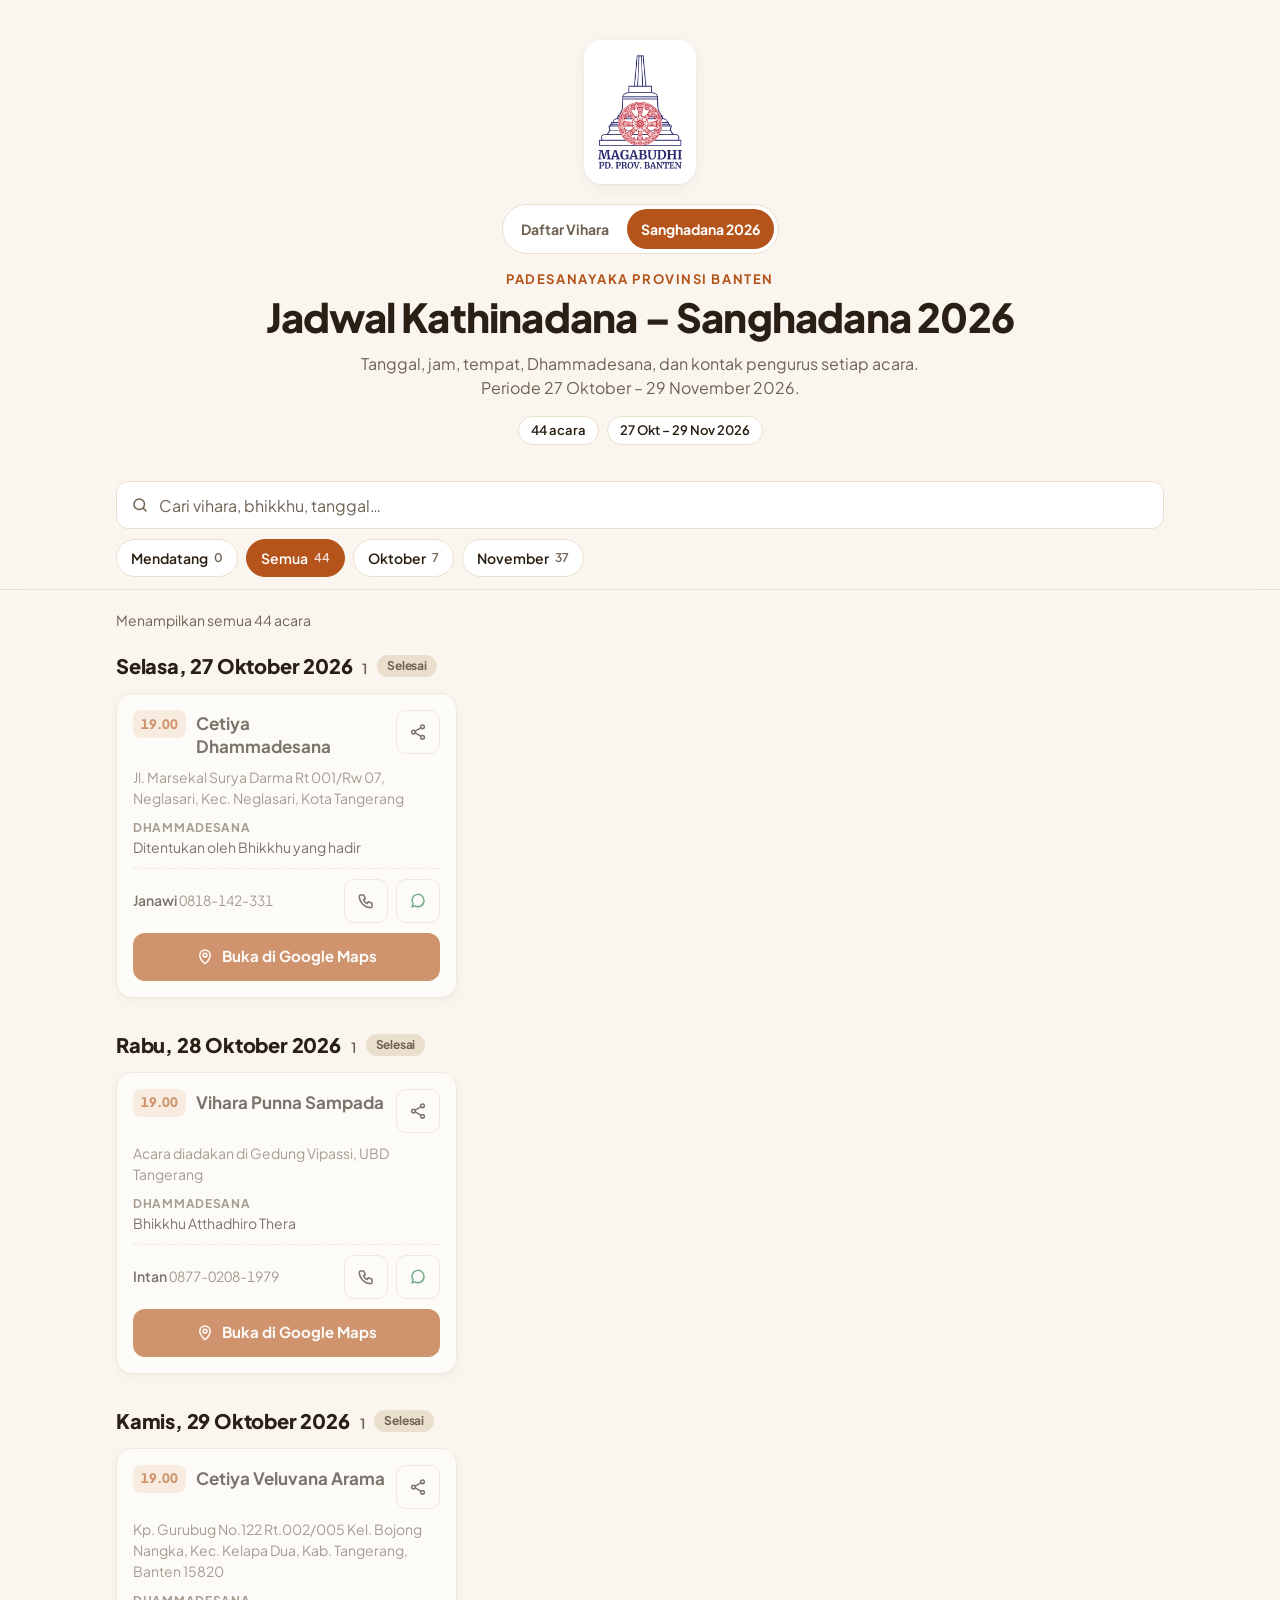
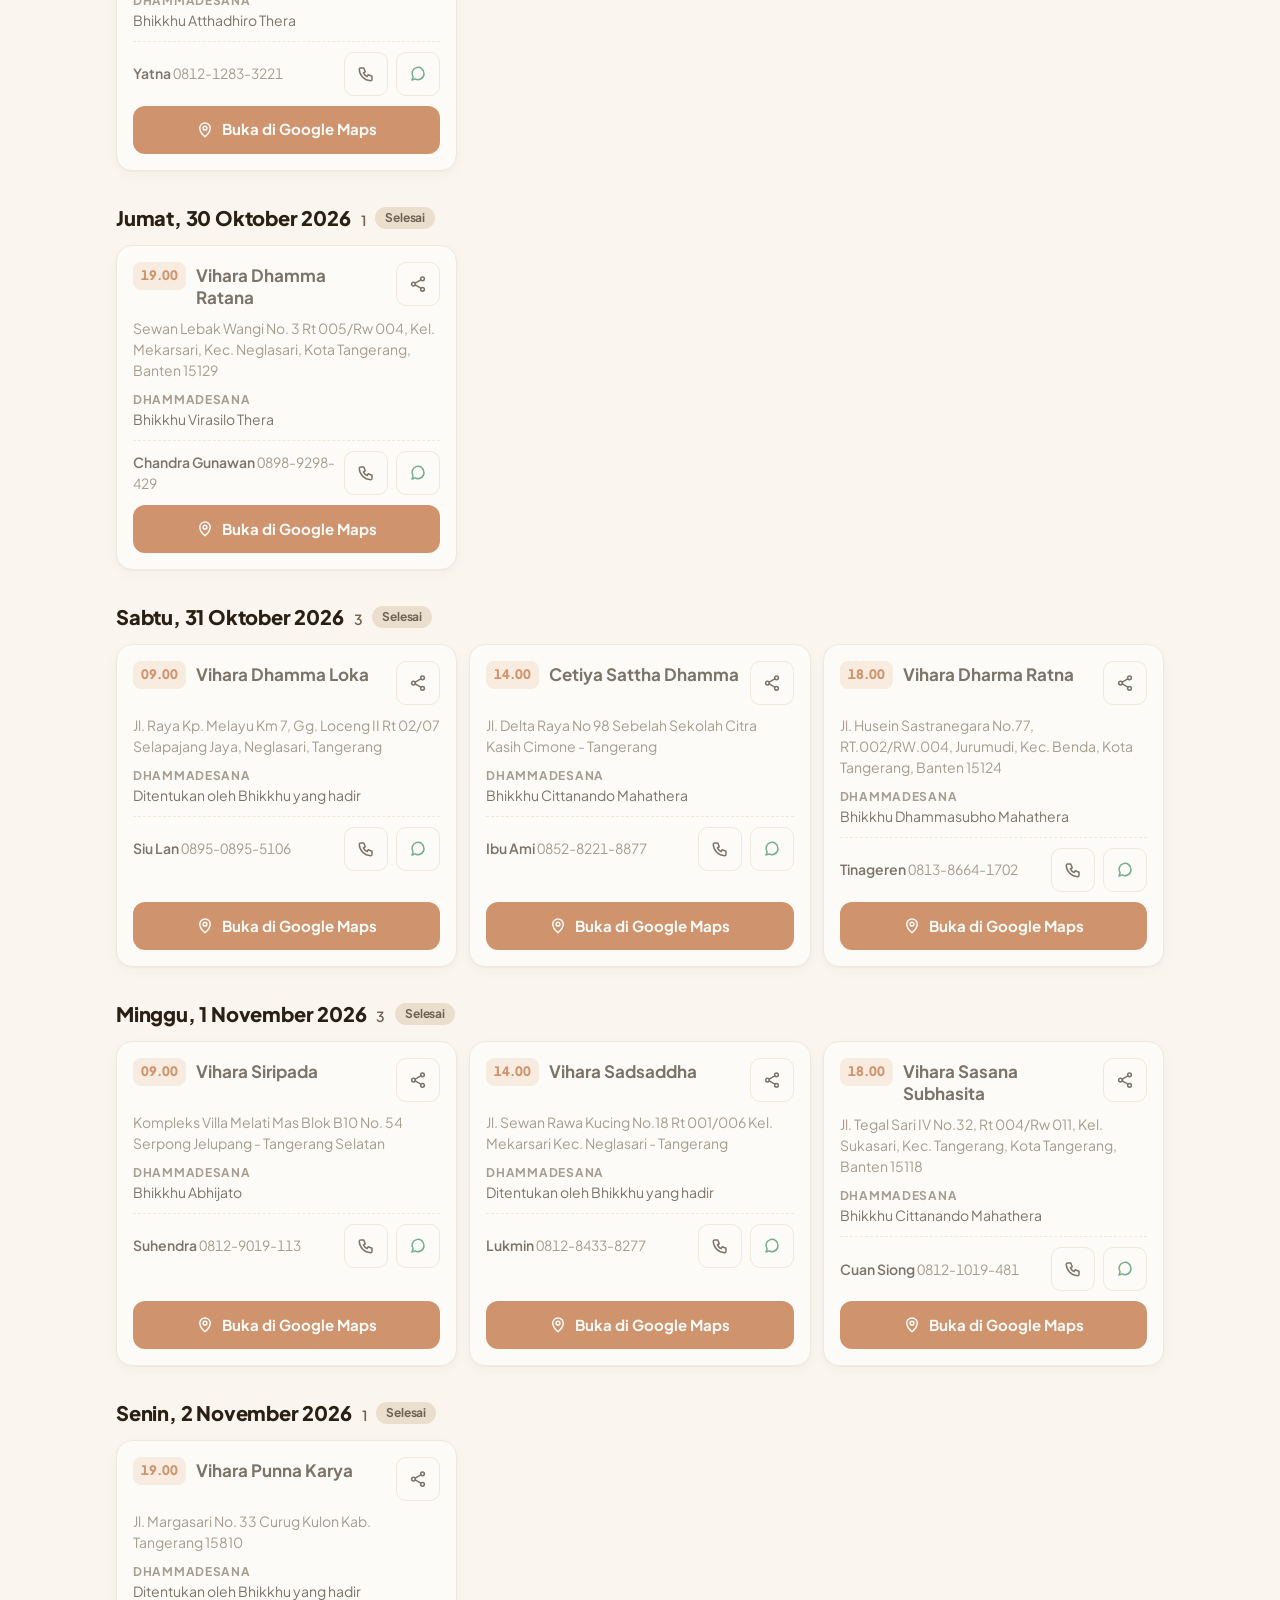
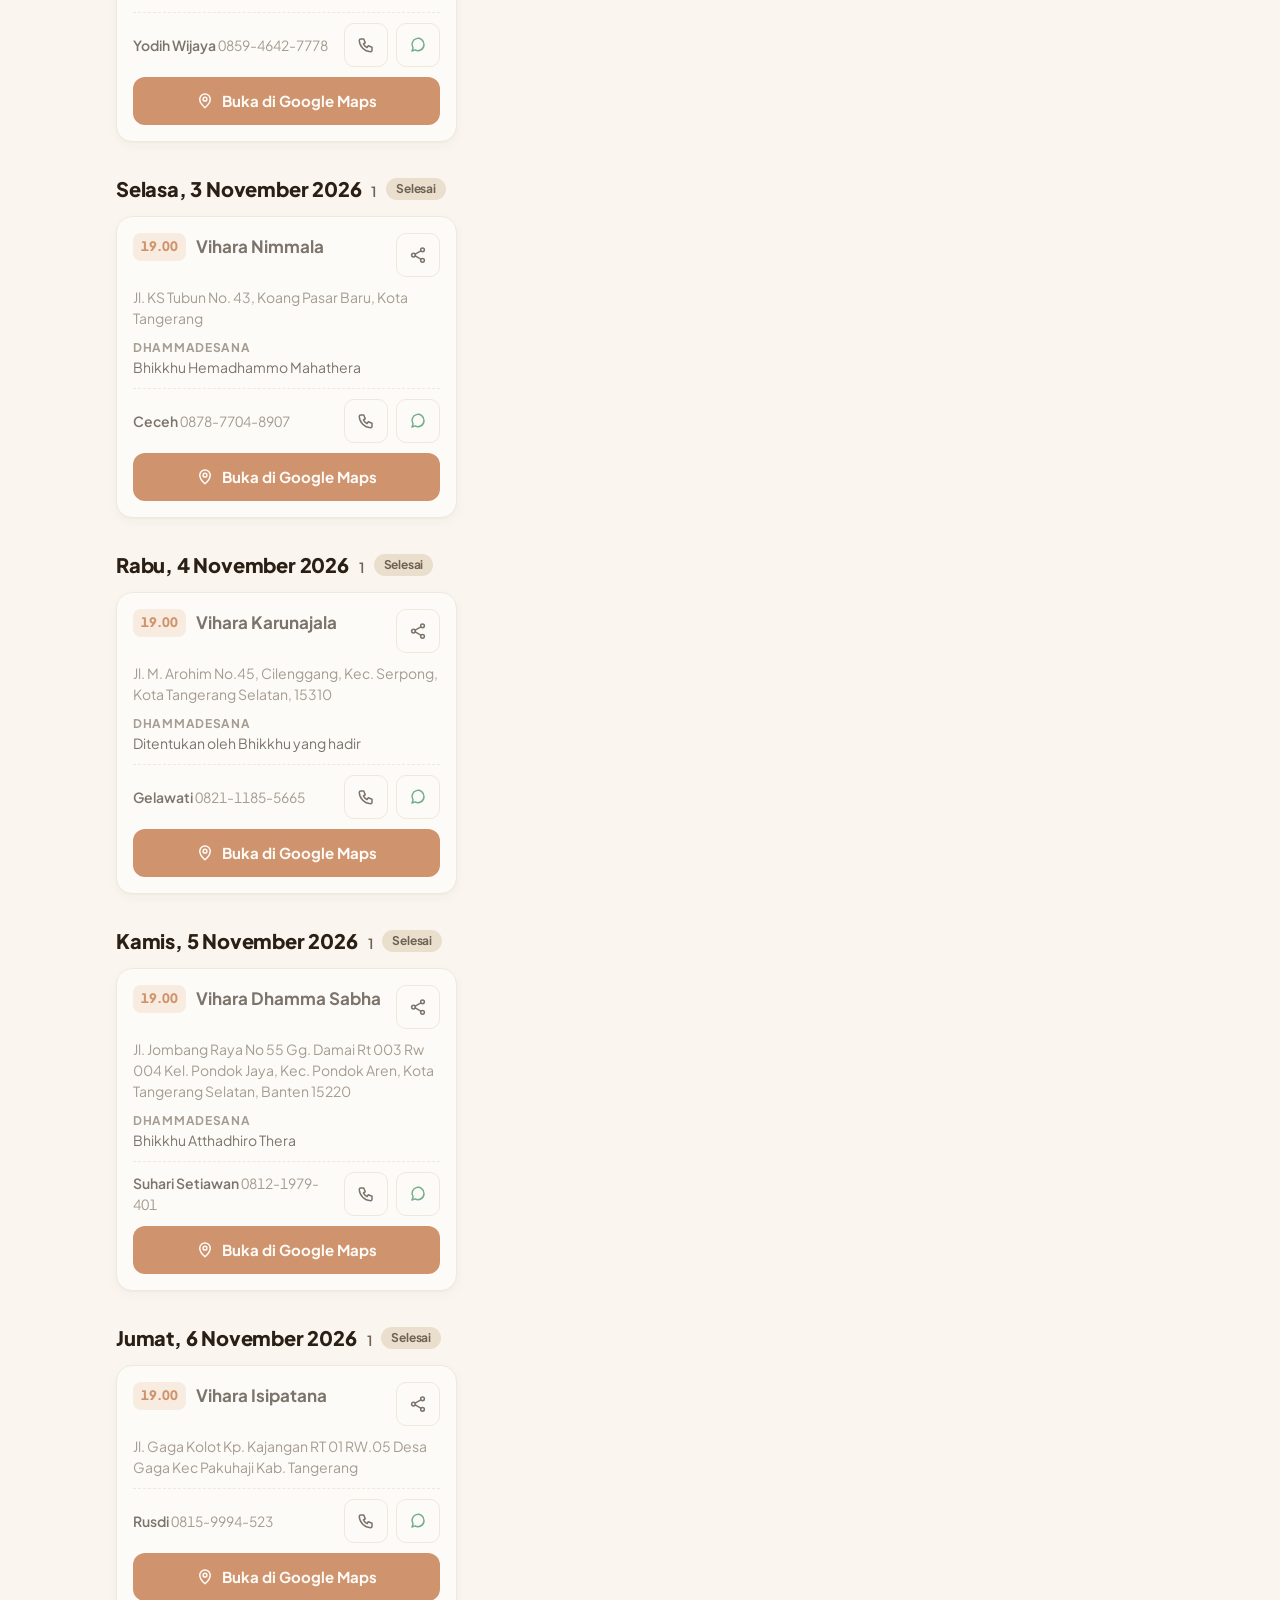
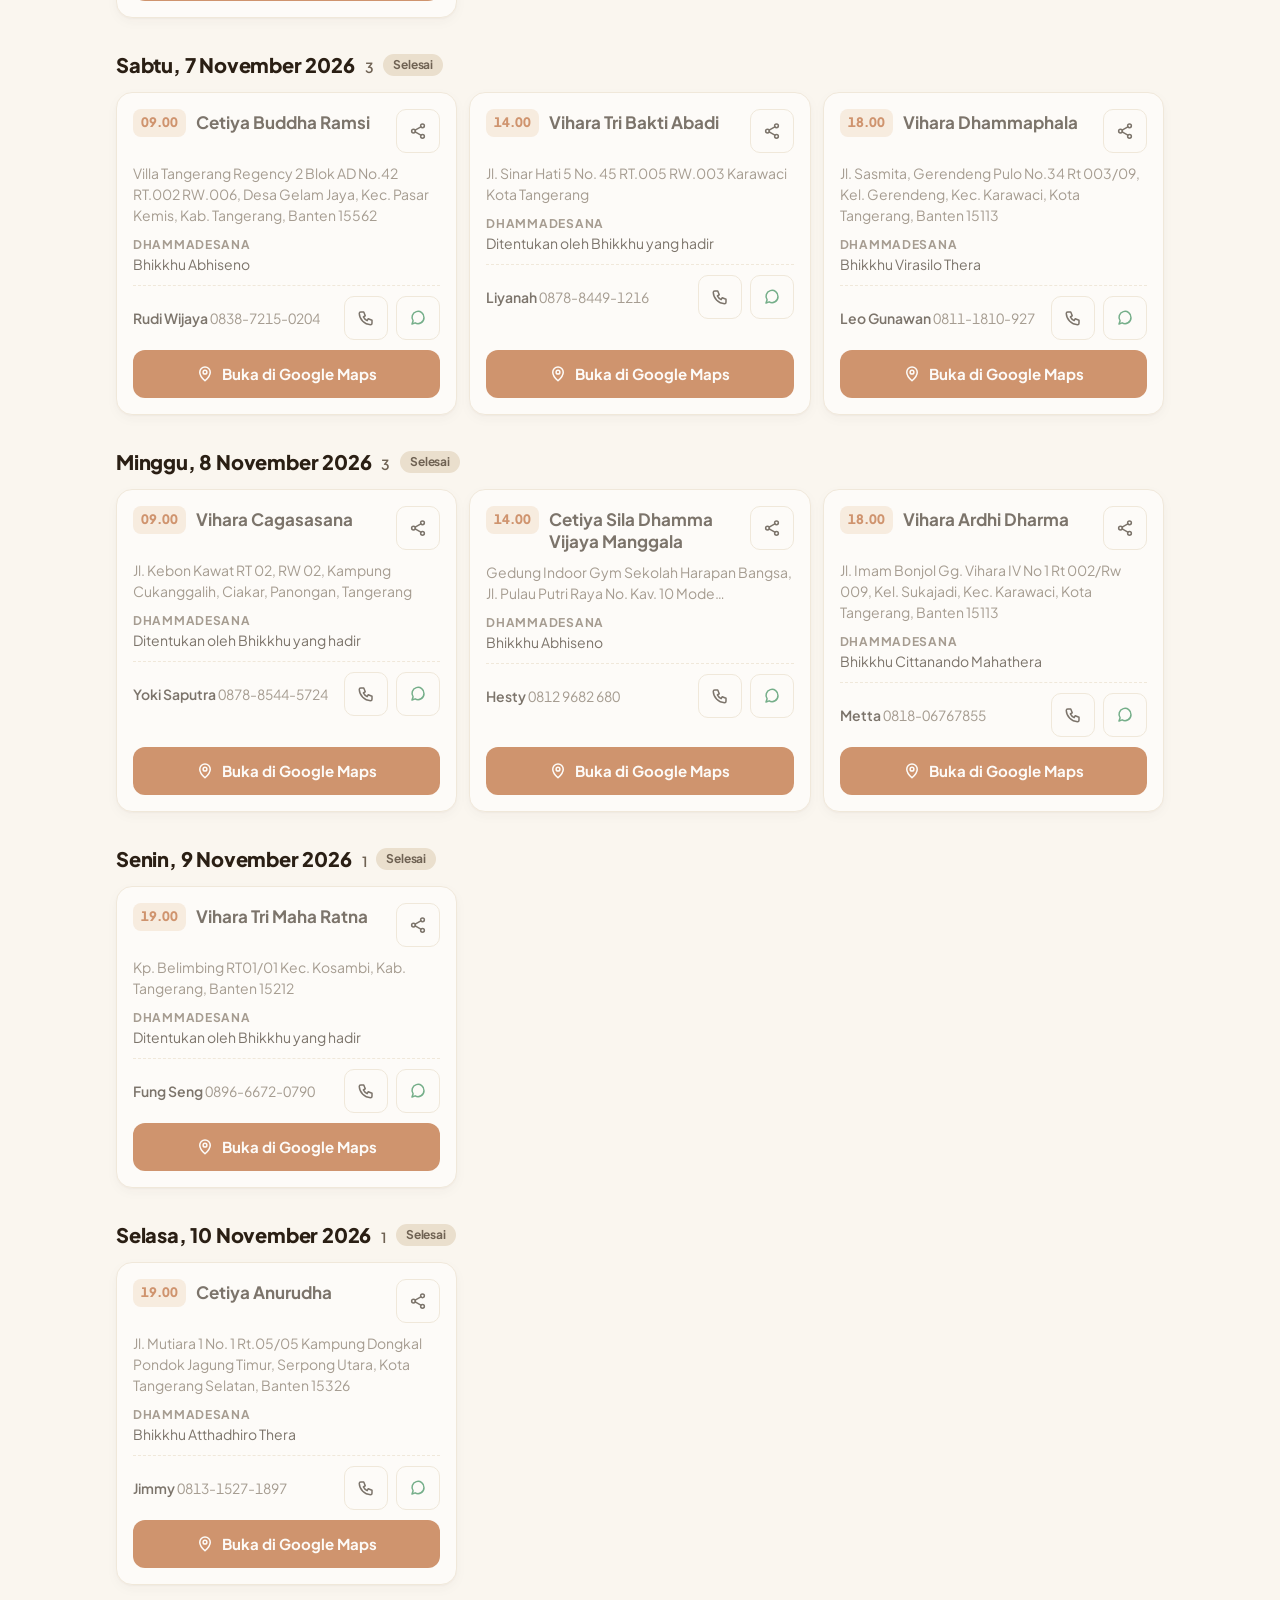
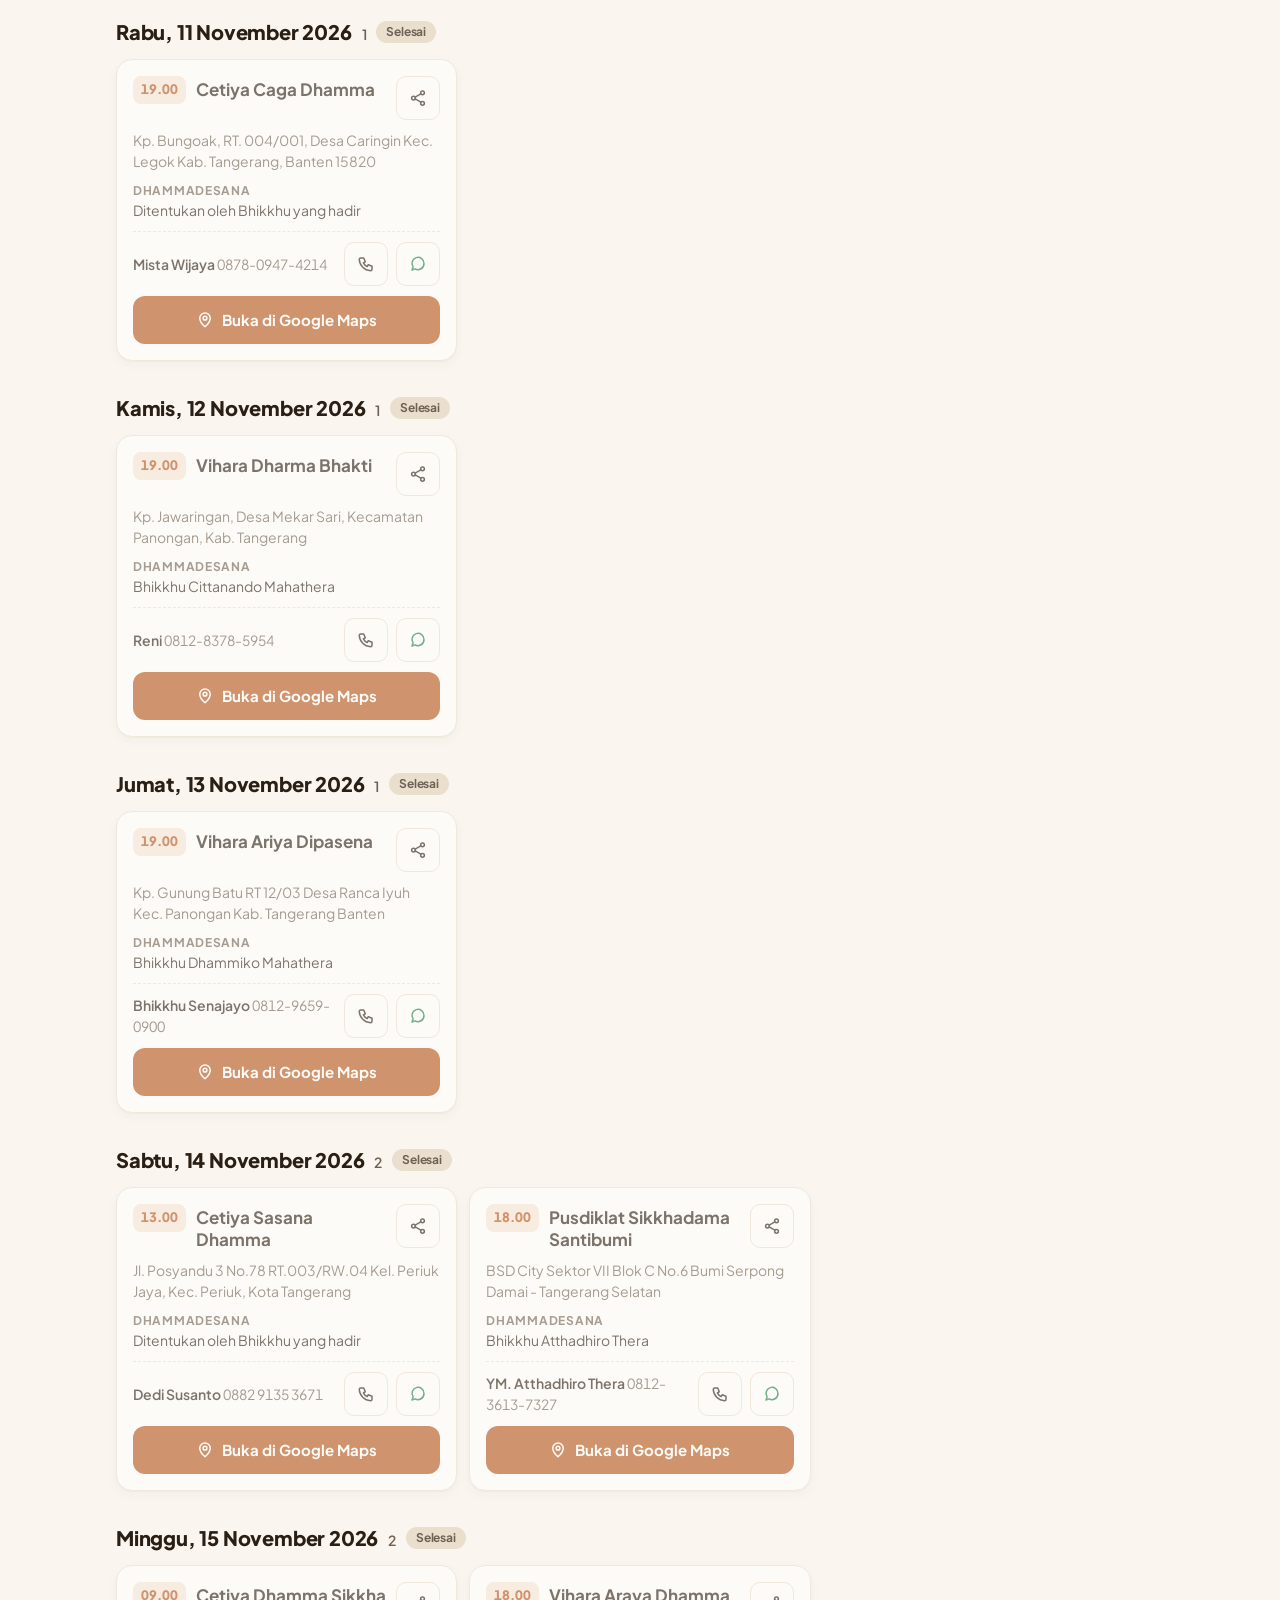
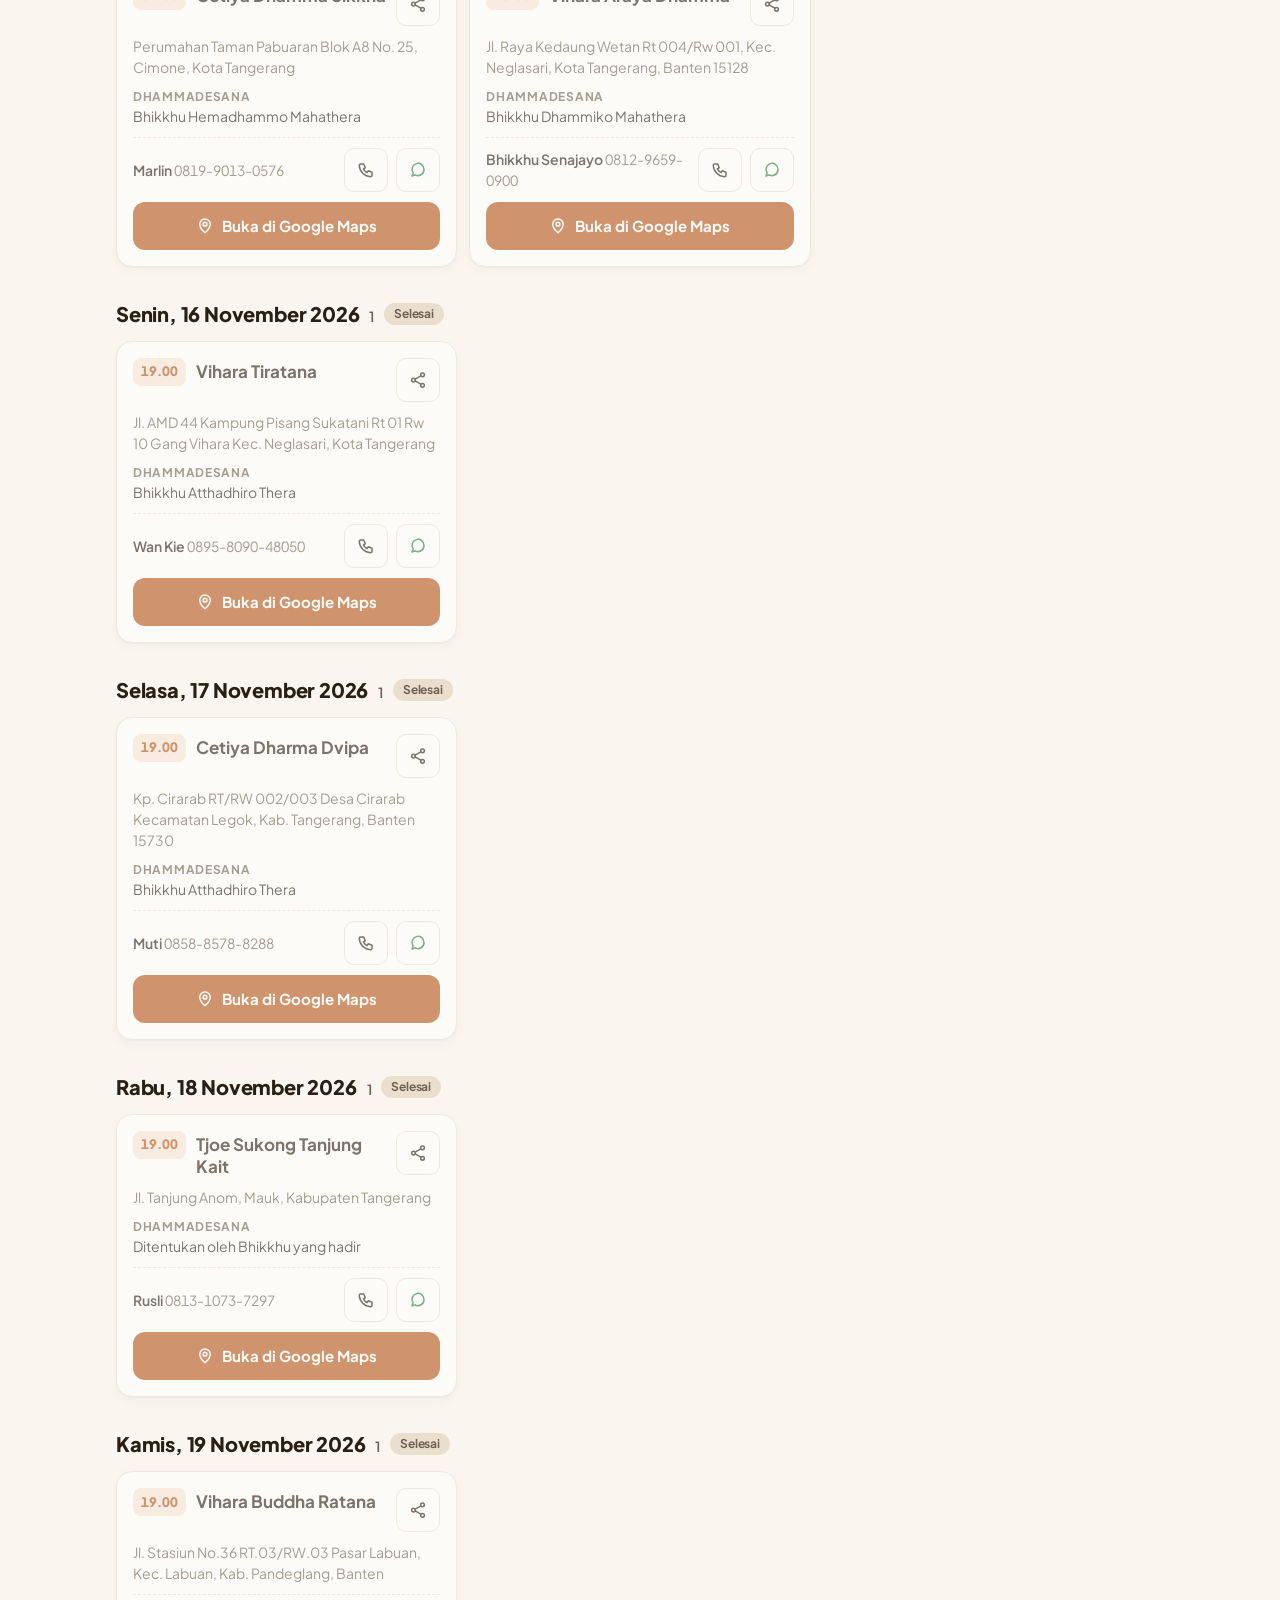
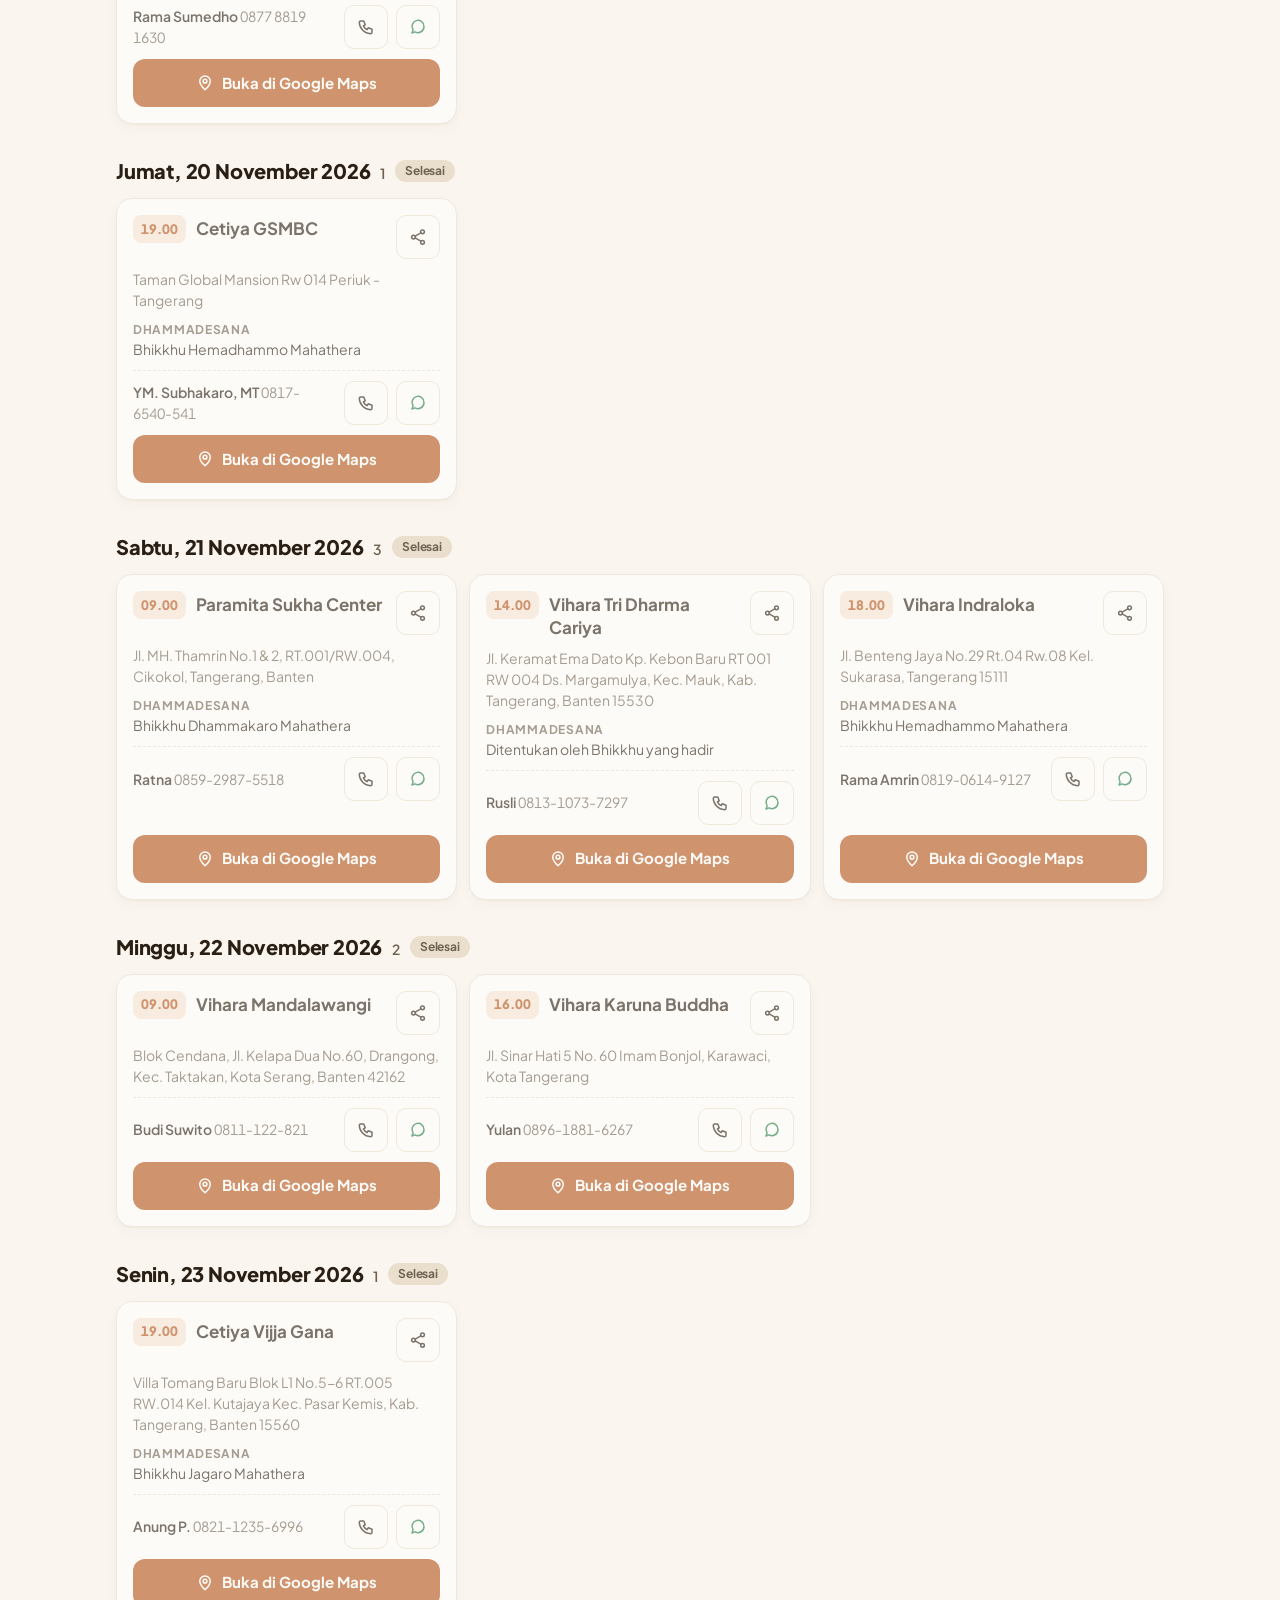
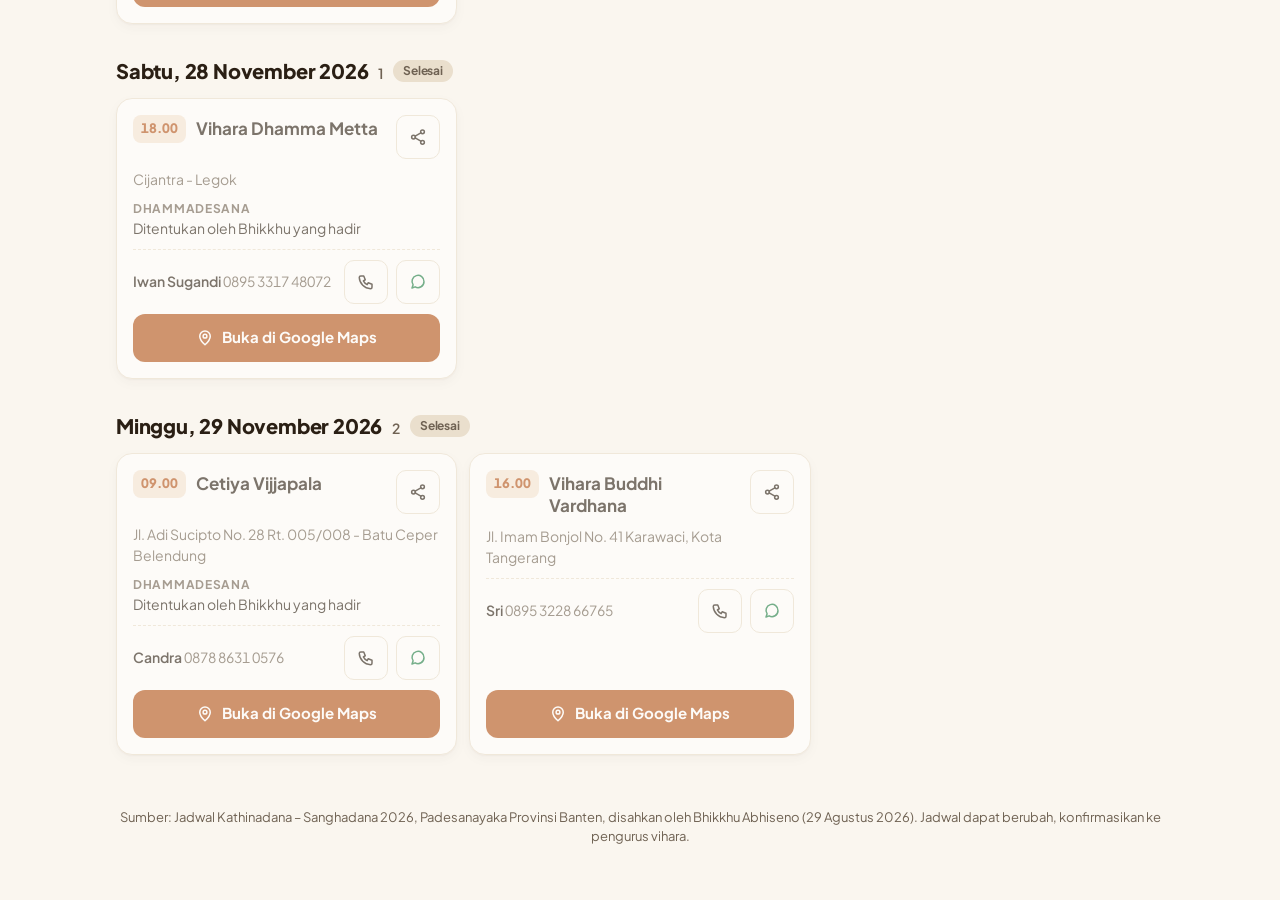
==== jadwal.html @ 25446c60 "Add Kathinadana - Sanghadana 2026 schedule page Transcribe the 44 events from INFORMASI SANGHADANA B" ====
<!doctype html>
<html lang="id">
<head>
  <meta charset="utf-8">
  <meta name="viewport" content="width=device-width, initial-scale=1, viewport-fit=cover">
  <title>Jadwal Kathinadana – Sanghadana 2026 · Banten</title>
  <meta name="description" content="Jadwal Kathinadana – Sanghadana 2026 Padesanayaka Provinsi Banten, 27 Oktober – 29 November 2026: tanggal, jam, vihara, Dhammadesana, dan kontak pengurus.">
  <meta name="theme-color" content="#faf6ef" media="(prefers-color-scheme: light)">
  <meta name="theme-color" content="#17120d" media="(prefers-color-scheme: dark)">
  <meta property="og:type" content="website">
  <meta property="og:title" content="Jadwal Kathinadana – Sanghadana 2026 · Banten">
  <meta property="og:description" content="Tanggal, jam, vihara, Dhammadesana, dan kontak pengurus, 27 Oktober – 29 November 2026.">
  <link rel="icon" type="image/png" href="assets/icon.png">
  <link rel="apple-touch-icon" href="assets/icon.png">
  <link rel="preconnect" href="https://fonts.googleapis.com">
  <link rel="preconnect" href="https://fonts.gstatic.com" crossorigin>
  <link rel="stylesheet" href="https://fonts.googleapis.com/css2?family=Plus+Jakarta+Sans:wght@400;500;600;700;800&display=swap">
  <link rel="stylesheet" href="assets/style.css">
</head>
<body>
  <header class="hero">
    <div class="wrap">
      <img class="logo" src="assets/logo.png" width="340" height="460" alt="Magabudhi PD. Prov. Banten">
      <nav class="tabs" aria-label="Halaman">
        <a href="./">Daftar Vihara</a>
        <a href="jadwal.html" aria-current="page">Sanghadana 2026</a>
      </nav>
      <p class="eyebrow">Padesanayaka Provinsi Banten</p>
      <h1>Jadwal Kathinadana – Sanghadana 2026</h1>
      <p class="lede">Tanggal, jam, tempat, Dhammadesana, dan kontak pengurus setiap acara. Periode 27 Oktober – 29 November 2026.</p>
      <p class="stats" id="stats" hidden></p>
    </div>
  </header>

  <div class="toolbar">
    <div class="wrap">
      <label class="search">
        <svg viewBox="0 0 24 24" aria-hidden="true"><circle cx="11" cy="11" r="7"/><path d="m20 20-3.5-3.5"/></svg>
        <span class="sr-only">Cari acara</span>
        <input id="search" type="search" placeholder="Cari vihara, bhikkhu, tanggal…" autocomplete="off" enterkeyhint="search">
      </label>
      <div class="chips" id="chips" role="group" aria-label="Filter tanggal"></div>
    </div>
  </div>

  <main class="wrap">
    <p class="count" id="count" aria-live="polite"></p>
    <div id="list"></div>
    <div class="empty" id="empty" hidden>
      <p><strong>Tidak ditemukan.</strong> Coba kata kunci lain atau pilih “Semua”.</p>
    </div>
    <noscript><p class="empty">Aktifkan JavaScript untuk menampilkan jadwal.</p></noscript>
  </main>

  <footer class="wrap footer">
    <p>Sumber: Jadwal Kathinadana – Sanghadana 2026, Padesanayaka Provinsi Banten, disahkan oleh Bhikkhu Abhiseno (29 Agustus 2026). Jadwal dapat berubah, konfirmasikan ke pengurus vihara.</p>
  </footer>

  <div class="toast" id="toast" role="status" aria-live="polite"></div>

  <script src="assets/common.js"></script>
  <script src="assets/jadwal.js"></script>
</body>
</html>
---- assets/style.css ----
:root {
  --bg: #faf6ef;
  --surface: #ffffff;
  --ink: #2a1f14;
  --muted: #6f6253;
  --line: #eadfcd;
  --accent: #b4541a;
  --accent-hover: #9a4612;
  --accent-ink: #ffffff;
  --accent-soft: #f6e6d6;
  --wa: #1d7f46;
  --shadow: 0 1px 2px rgba(60, 36, 12, .06), 0 4px 14px rgba(60, 36, 12, .06);
  --radius: 16px;
  color-scheme: light;
}

@media (prefers-color-scheme: dark) {
  :root {
    --bg: #17120d;
    --surface: #211a13;
    --ink: #f3ebe0;
    --muted: #b3a593;
    --line: #3a2f24;
    --accent: #e58a45;
    --accent-hover: #f09a58;
    --accent-ink: #1a120a;
    --accent-soft: #3a2616;
    --wa: #4cc684;
    --shadow: 0 1px 2px rgba(0, 0, 0, .3), 0 4px 14px rgba(0, 0, 0, .25);
    color-scheme: dark;
  }
}

*, *::before, *::after { box-sizing: border-box; }

html { -webkit-text-size-adjust: 100%; text-size-adjust: 100%; scroll-padding-top: 150px; }

body {
  margin: 0;
  background: var(--bg);
  color: var(--ink);
  font-family: "Plus Jakarta Sans", system-ui, -apple-system, "Segoe UI", Roboto, sans-serif;
  font-size: 16px;
  line-height: 1.5;
  -webkit-tap-highlight-color: transparent;
}

a { color: inherit; }

.sr-only {
  position: absolute; width: 1px; height: 1px; padding: 0; margin: -1px;
  overflow: hidden; clip: rect(0 0 0 0); white-space: nowrap; border: 0;
}

.wrap {
  width: 100%;
  max-width: 1080px;
  margin: 0 auto;
  padding: 0 max(16px, env(safe-area-inset-right)) 0 max(16px, env(safe-area-inset-left));
}

/* Header */
.hero {
  padding: 40px 0 24px;
  text-align: center;
}
.logo {
  display: block;
  width: 112px;
  height: auto;
  margin: 0 auto;
  padding: 10px;
  border-radius: 18px;
  /* The logo is drawn on white, so it keeps a white tile in dark mode too. */
  background: #fff;
  box-shadow: var(--shadow);
}
.tabs {
  display: inline-flex;
  gap: 4px;
  max-width: 100%;
  margin: 20px 0 16px;
  padding: 4px;
  border: 1px solid var(--line);
  border-radius: 999px;
  background: var(--surface);
}
.tabs a {
  display: inline-flex;
  align-items: center;
  min-height: 40px;
  padding: 0 14px;
  border-radius: 999px;
  color: var(--muted);
  font-size: 14px;
  font-weight: 700;
  text-decoration: none;
  white-space: nowrap;
}
.tabs a[aria-current="page"] {
  background: var(--accent);
  color: var(--accent-ink);
}
.eyebrow {
  margin: 0 0 4px;
  color: var(--accent);
  font-size: 13px;
  font-weight: 700;
  letter-spacing: .12em;
  text-transform: uppercase;
}
.hero h1 {
  margin: 0;
  font-size: clamp(28px, 6vw, 40px);
  font-weight: 800;
  line-height: 1.15;
  letter-spacing: -.02em;
}
.lede {
  max-width: 560px;
  margin: 12px auto 0;
  color: var(--muted);
}
.stats {
  display: inline-flex;
  gap: 8px;
  flex-wrap: wrap;
  justify-content: center;
  margin: 16px 0 0;
}
.stats span {
  padding: 4px 12px;
  border: 1px solid var(--line);
  border-radius: 999px;
  background: var(--surface);
  font-size: 13px;
  font-weight: 600;
}

/* Toolbar */
.toolbar {
  position: sticky;
  top: 0;
  z-index: 10;
  padding: 12px 0 10px;
  background: var(--bg);
  background: color-mix(in srgb, var(--bg) 88%, transparent);
  -webkit-backdrop-filter: blur(10px);
  backdrop-filter: blur(10px);
  border-bottom: 1px solid var(--line);
}
.search {
  display: flex;
  align-items: center;
  gap: 8px;
  padding: 0 14px;
  border: 1px solid var(--line);
  border-radius: 12px;
  background: var(--surface);
}
.search:focus-within { border-color: var(--accent); box-shadow: 0 0 0 3px var(--accent-soft); }
.search svg {
  flex: none;
  width: 18px; height: 18px;
  fill: none; stroke: var(--muted); stroke-width: 2; stroke-linecap: round;
}
.search input {
  flex: 1;
  min-width: 0;
  height: 46px;
  border: 0;
  outline: 0;
  background: transparent;
  color: var(--ink);
  font: inherit;
}
.search input::placeholder { color: var(--muted); }

.chips {
  position: relative;
  display: flex;
  gap: 8px;
  margin: 10px -16px 0;
  padding: 0 16px 2px;
  overflow-x: auto;
  scrollbar-width: none;
}
.chips::-webkit-scrollbar { display: none; }
.chip {
  flex: none;
  display: inline-flex;
  align-items: center;
  gap: 6px;
  height: 38px;
  padding: 0 14px;
  border: 1px solid var(--line);
  border-radius: 999px;
  background: var(--surface);
  color: var(--ink);
  font: inherit;
  font-size: 14px;
  font-weight: 600;
  cursor: pointer;
}
.chip small { color: var(--muted); font-size: 12px; font-weight: 600; }
.chip[aria-pressed="true"] {
  border-color: var(--accent);
  background: var(--accent);
  color: var(--accent-ink);
}
.chip[aria-pressed="true"] small { color: inherit; opacity: .8; }

/* List */
.count {
  margin: 20px 0 4px;
  color: var(--muted);
  font-size: 14px;
}
.region { margin: 20px 0 32px; }
.region h2 {
  display: flex;
  flex-wrap: wrap;
  align-items: baseline;
  gap: 4px 10px;
  margin: 0 0 12px;
  font-size: 20px;
  font-weight: 800;
  letter-spacing: -.01em;
}
.region h2 small {
  color: var(--muted);
  font-size: 14px;
  font-weight: 600;
}
.grid {
  display: grid;
  grid-template-columns: repeat(auto-fill, minmax(min(100%, 320px), 1fr));
  gap: 12px;
}

.card {
  display: flex;
  flex-direction: column;
  gap: 10px;
  padding: 16px;
  border: 1px solid var(--line);
  border-radius: var(--radius);
  background: var(--surface);
  box-shadow: var(--shadow);
  transition: box-shadow .3s, border-color .3s;
}
.card.flash {
  border-color: var(--accent);
  box-shadow: 0 0 0 4px var(--accent-soft), var(--shadow);
}
.card-head {
  display: flex;
  align-items: flex-start;
  gap: 10px;
}
.num {
  flex: none;
  display: grid;
  place-items: center;
  width: 28px; height: 28px;
  border-radius: 8px;
  background: var(--accent-soft);
  color: var(--accent);
  font-size: 13px;
  font-weight: 800;
}
.name {
  flex: 1;
  margin: 2px 0 0;
  font-size: 17px;
  font-weight: 700;
  line-height: 1.3;
  overflow-wrap: anywhere;
}
.address {
  margin: 0;
  color: var(--muted);
  font-size: 14px;
  overflow-wrap: anywhere;
}

/* Schedule */
.time {
  flex: none;
  display: grid;
  place-items: center;
  height: 28px;
  padding: 0 8px;
  border-radius: 8px;
  background: var(--accent-soft);
  color: var(--accent);
  font-size: 13px;
  font-weight: 800;
  font-variant-numeric: tabular-nums;
  white-space: nowrap;
}
.desana {
  margin: 0;
  font-size: 14px;
  overflow-wrap: anywhere;
}
.desana span {
  display: block;
  color: var(--muted);
  font-size: 12px;
  font-weight: 700;
  letter-spacing: .06em;
  text-transform: uppercase;
}
.card.past { opacity: .6; }
.tag {
  align-self: center;
  padding: 2px 10px;
  border-radius: 999px;
  background: var(--accent);
  color: var(--accent-ink);
  font-size: 12px;
  font-weight: 700;
}
.tag.muted {
  background: var(--line);
  color: var(--muted);
}
.event-link {
  display: flex;
  align-items: center;
  gap: 8px;
  min-height: 44px;
  padding: 8px 12px;
  border-radius: 10px;
  background: var(--accent-soft);
  font-size: 14px;
  text-decoration: none;
}
.event-link svg {
  flex: none;
  width: 18px; height: 18px;
  fill: none; stroke: var(--accent); stroke-width: 2; stroke-linecap: round; stroke-linejoin: round;
}
.event-link b { color: var(--accent); font-weight: 700; }

.contacts {
  display: flex;
  flex-direction: column;
  gap: 6px;
  margin: 0;
  padding: 10px 0 0;
  border-top: 1px dashed var(--line);
  list-style: none;
}
.contact {
  display: flex;
  align-items: center;
  gap: 8px;
  font-size: 14px;
}
.contact-text { flex: 1; min-width: 0; overflow-wrap: anywhere; }
.contact-text b { font-weight: 600; }
.contact-text span { color: var(--muted); font-variant-numeric: tabular-nums; }
.no-contact { color: var(--muted); font-size: 14px; font-style: italic; }

.icon-btn {
  flex: none;
  display: grid;
  place-items: center;
  width: 44px; height: 44px;
  padding: 0;
  border: 1px solid var(--line);
  border-radius: 10px;
  background: transparent;
  color: var(--ink);
  cursor: pointer;
  text-decoration: none;
}
.icon-btn.wa { color: var(--wa); }
.icon-btn:active { background: var(--accent-soft); }
.icon-btn svg, .maps-btn svg {
  width: 18px; height: 18px;
  fill: none; stroke: currentColor; stroke-width: 2; stroke-linecap: round; stroke-linejoin: round;
}

.maps-btn {
  display: flex;
  align-items: center;
  justify-content: center;
  gap: 8px;
  height: 48px;
  margin-top: auto;
  border-radius: 12px;
  background: var(--accent);
  color: var(--accent-ink);
  font-size: 15px;
  font-weight: 700;
  text-decoration: none;
}
.maps-btn:active { background: var(--accent-hover); }

@media (hover: hover) {
  .icon-btn:hover { border-color: var(--accent); color: var(--accent); }
  .icon-btn.wa:hover { border-color: var(--wa); color: var(--wa); }
  .maps-btn:hover { background: var(--accent-hover); }
  .chip:hover { border-color: var(--accent); }
  .tabs a:not([aria-current]):hover { color: var(--accent); }
  .event-link:hover b { text-decoration: underline; }
}

a:focus-visible, button:focus-visible {
  outline: 3px solid var(--accent);
  outline-offset: 2px;
}

.empty {
  padding: 40px 16px;
  color: var(--muted);
  text-align: center;
}

.footer {
  padding-top: 8px;
  padding-bottom: calc(40px + env(safe-area-inset-bottom));
  color: var(--muted);
  font-size: 13px;
  text-align: center;
}

.toast {
  position: fixed;
  left: 50%;
  bottom: calc(24px + env(safe-area-inset-bottom));
  z-index: 20;
  max-width: calc(100% - 32px);
  padding: 10px 16px;
  border-radius: 10px;
  background: var(--ink);
  color: var(--bg);
  font-size: 14px;
  font-weight: 600;
  opacity: 0;
  pointer-events: none;
  transform: translate(-50%, 8px);
  transition: opacity .2s, transform .2s;
}
.toast.show { opacity: 1; transform: translate(-50%, 0); }

@media (max-width: 360px) {
  .hero { padding-top: 28px; }
  .card { padding: 14px; }
  .chip { padding: 0 12px; }
}

@media (prefers-reduced-motion: reduce) {
  html { scroll-behavior: auto; }
  .card, .toast { transition: none; }
}
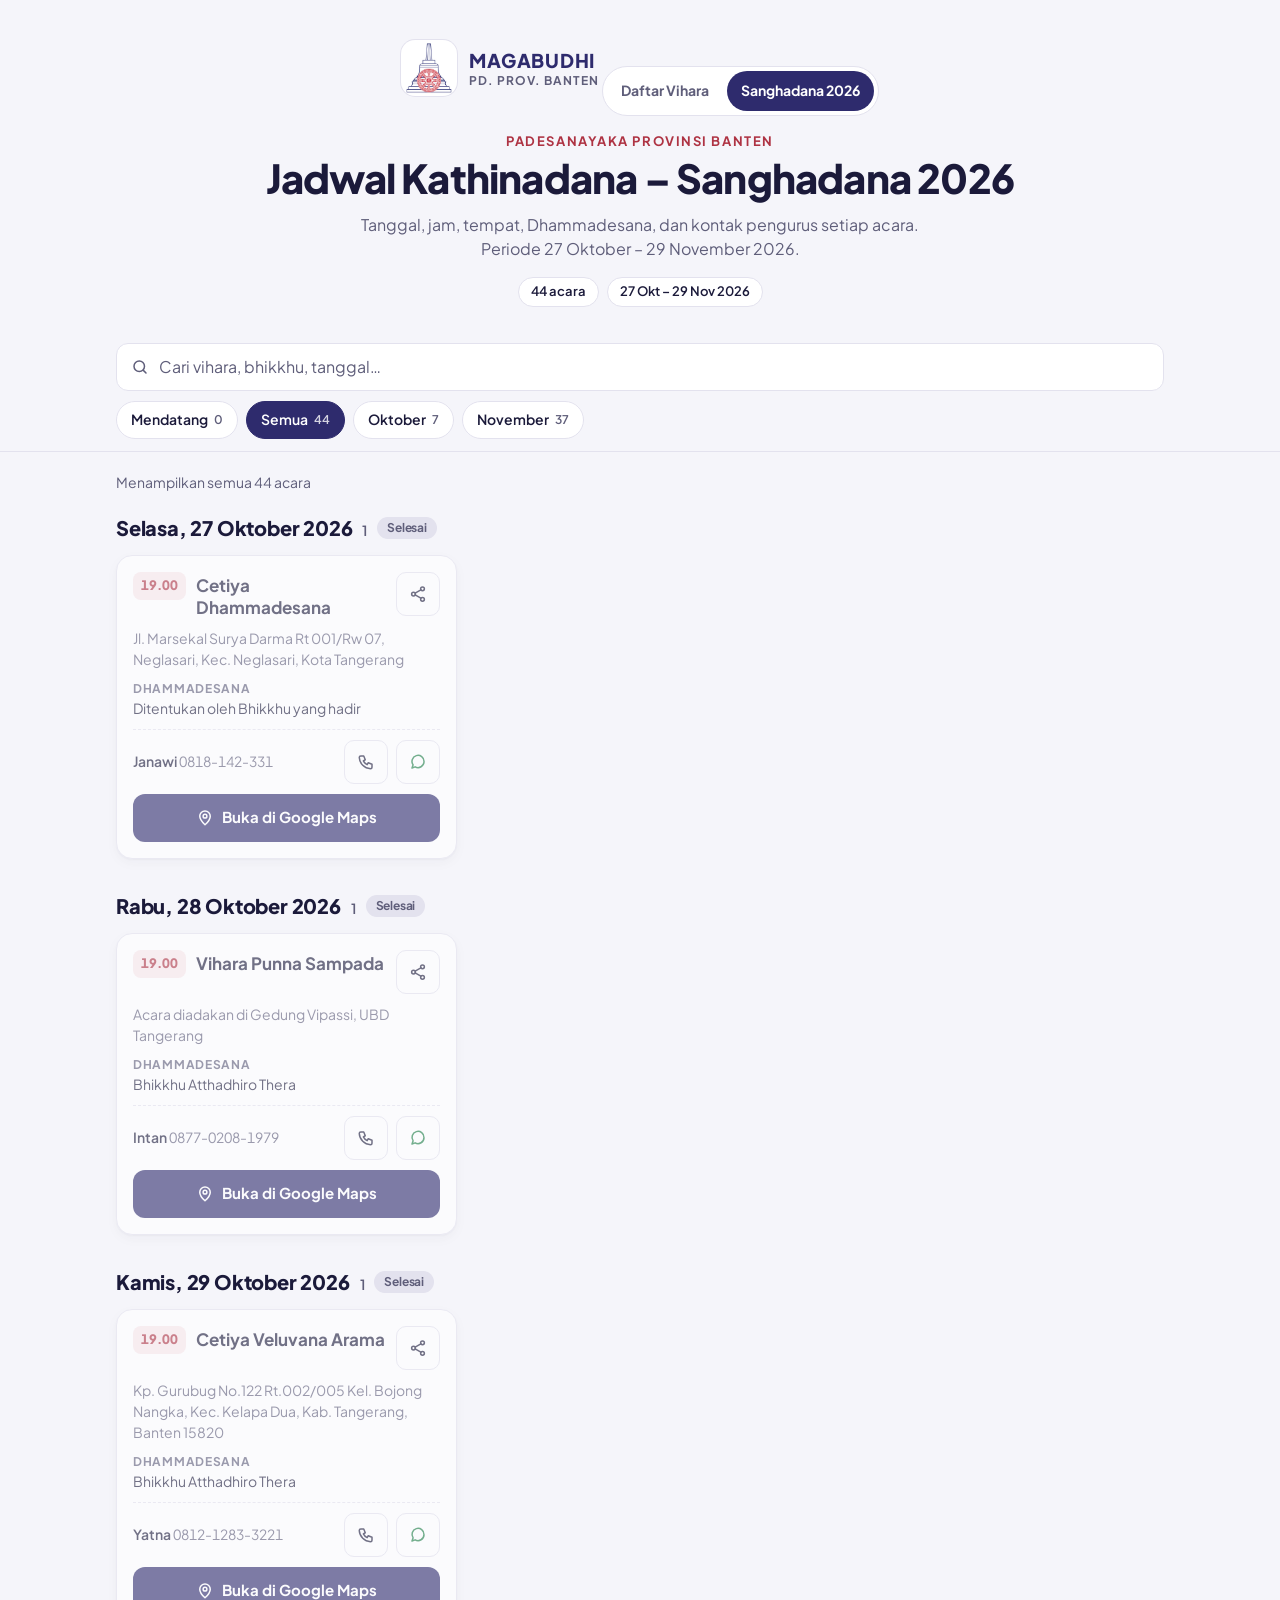
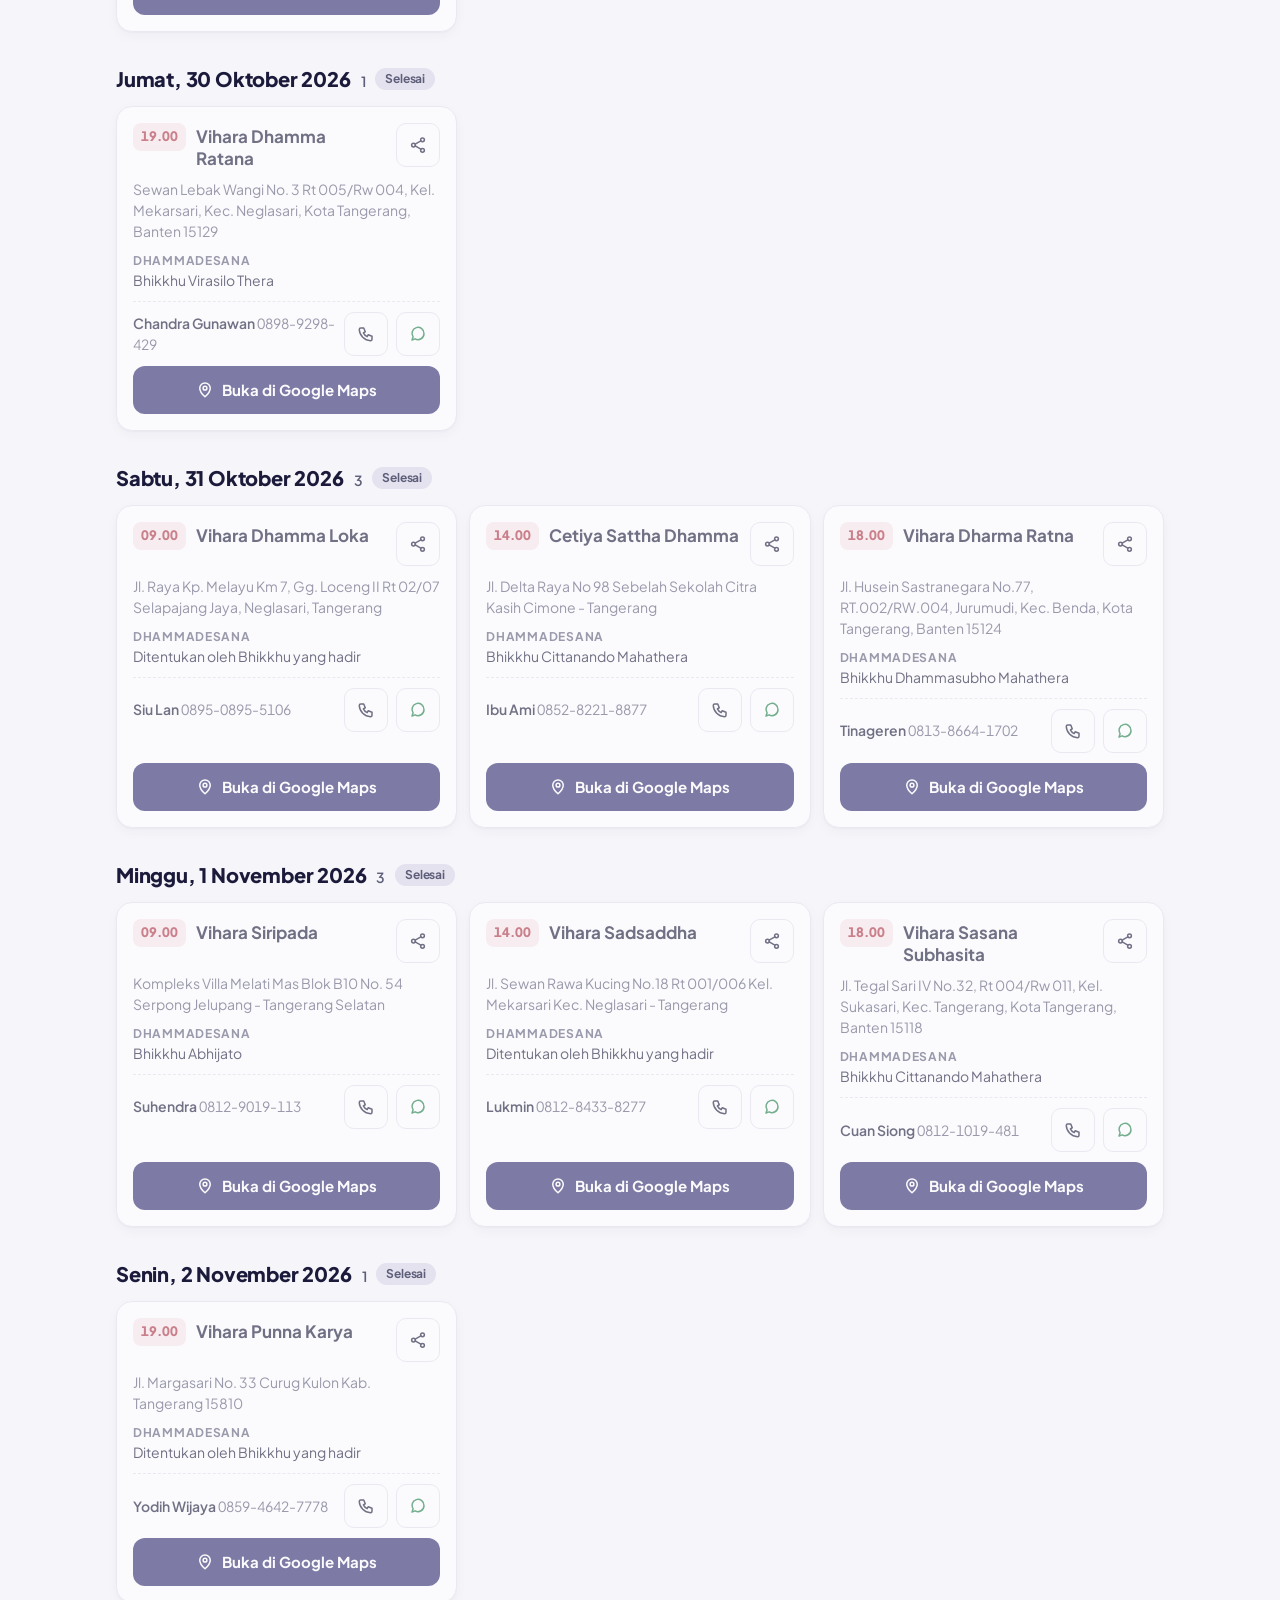
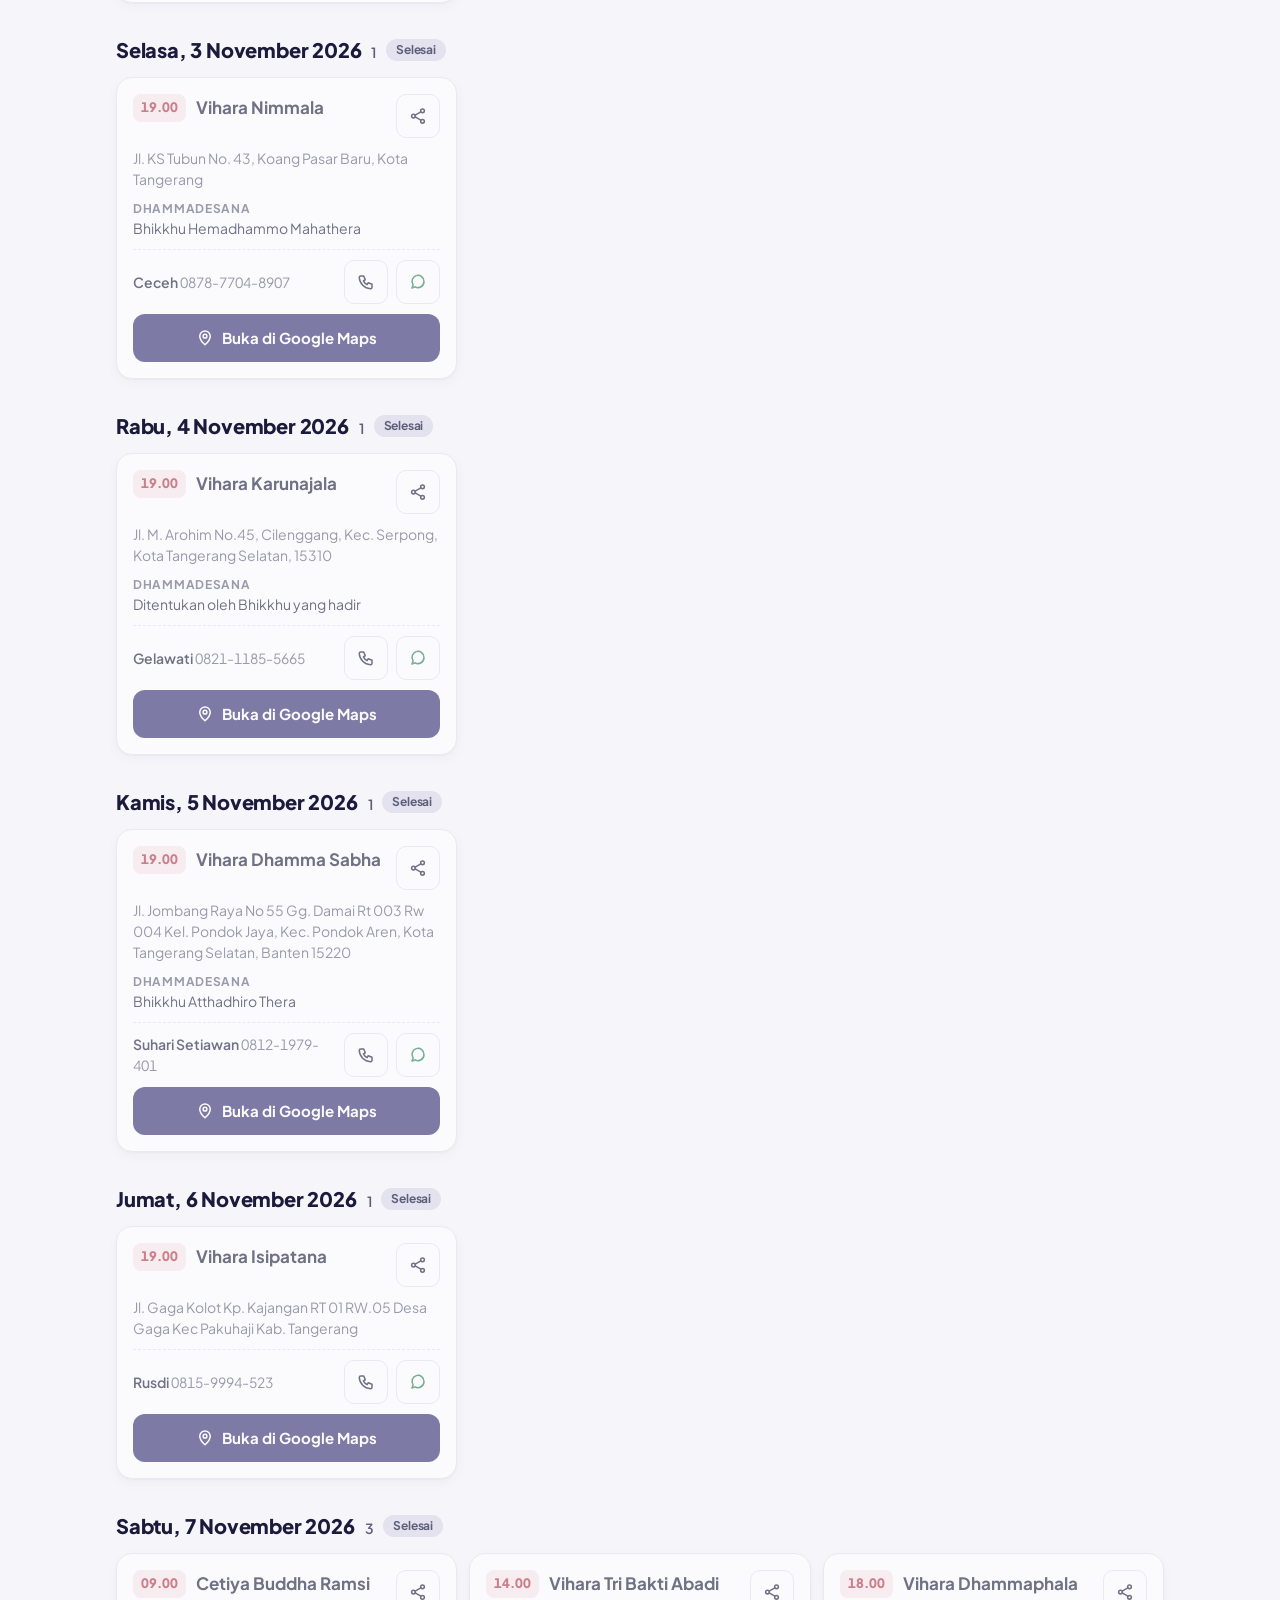
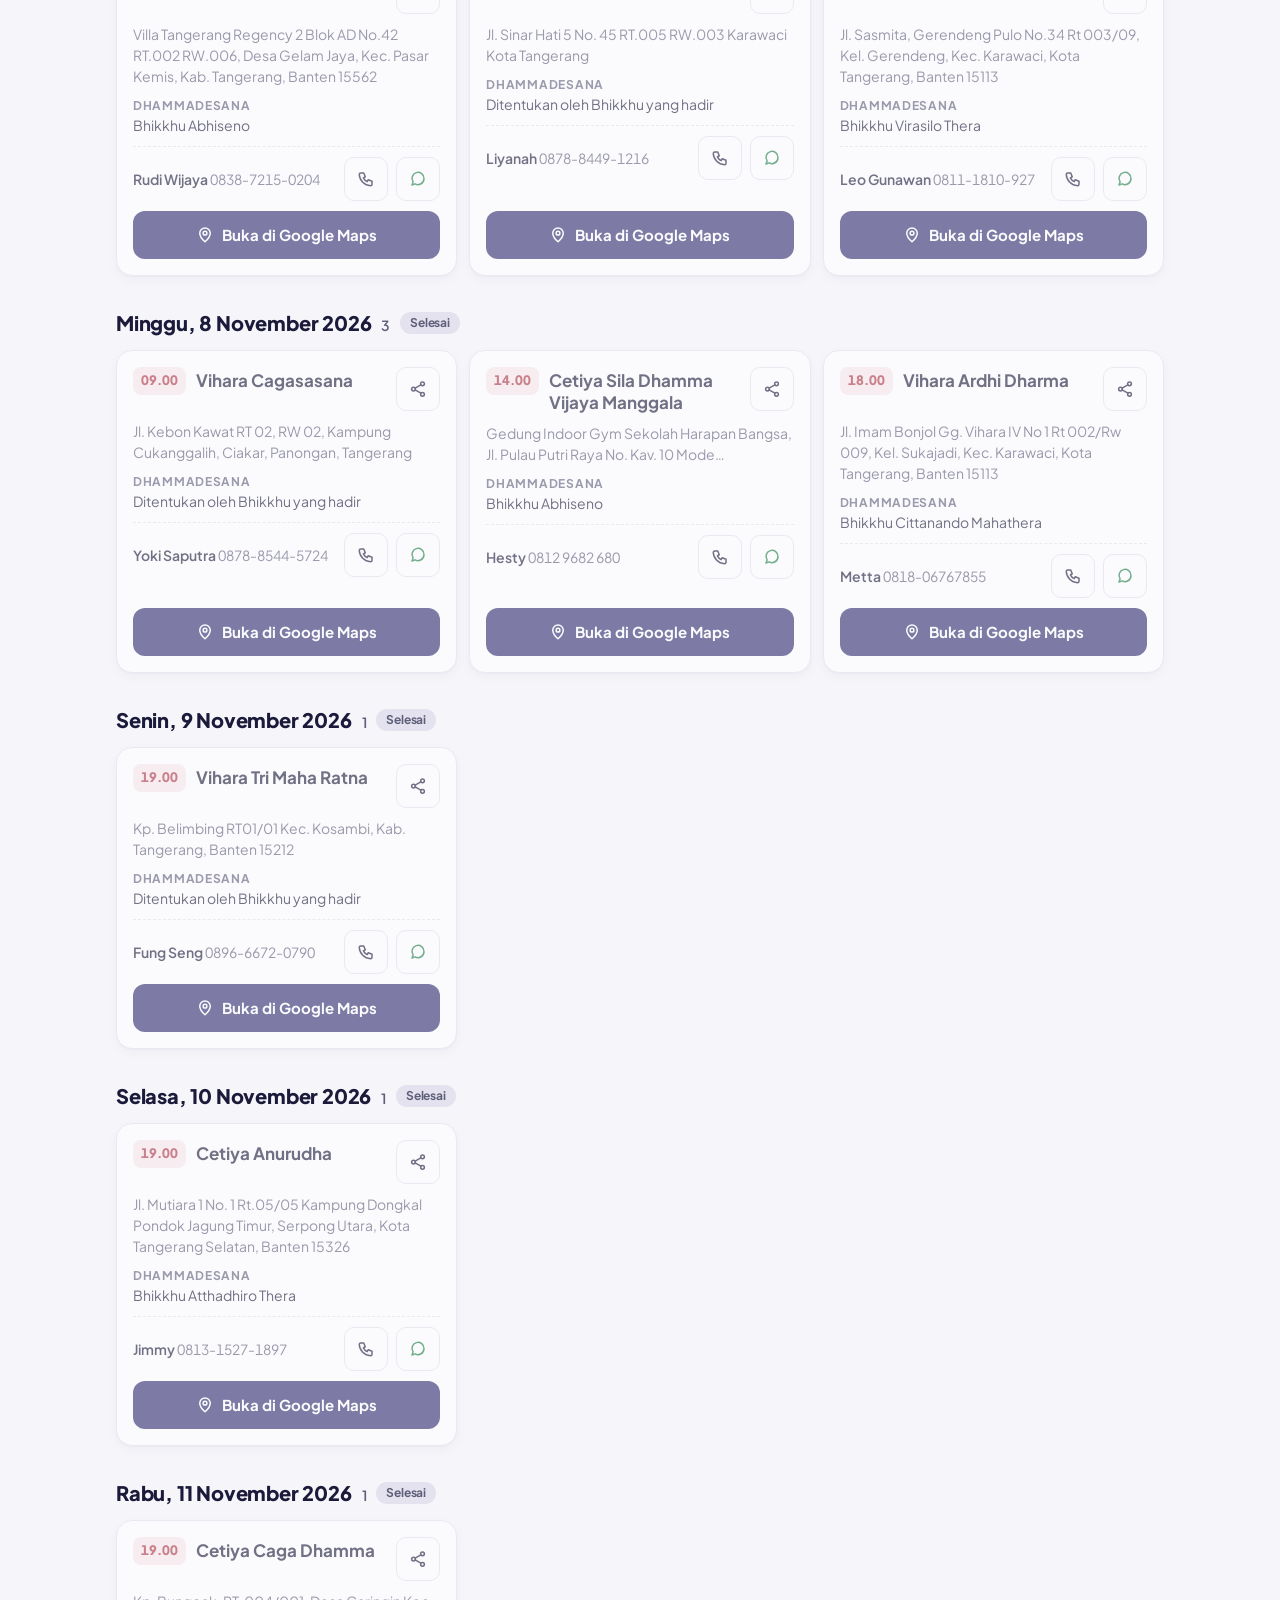
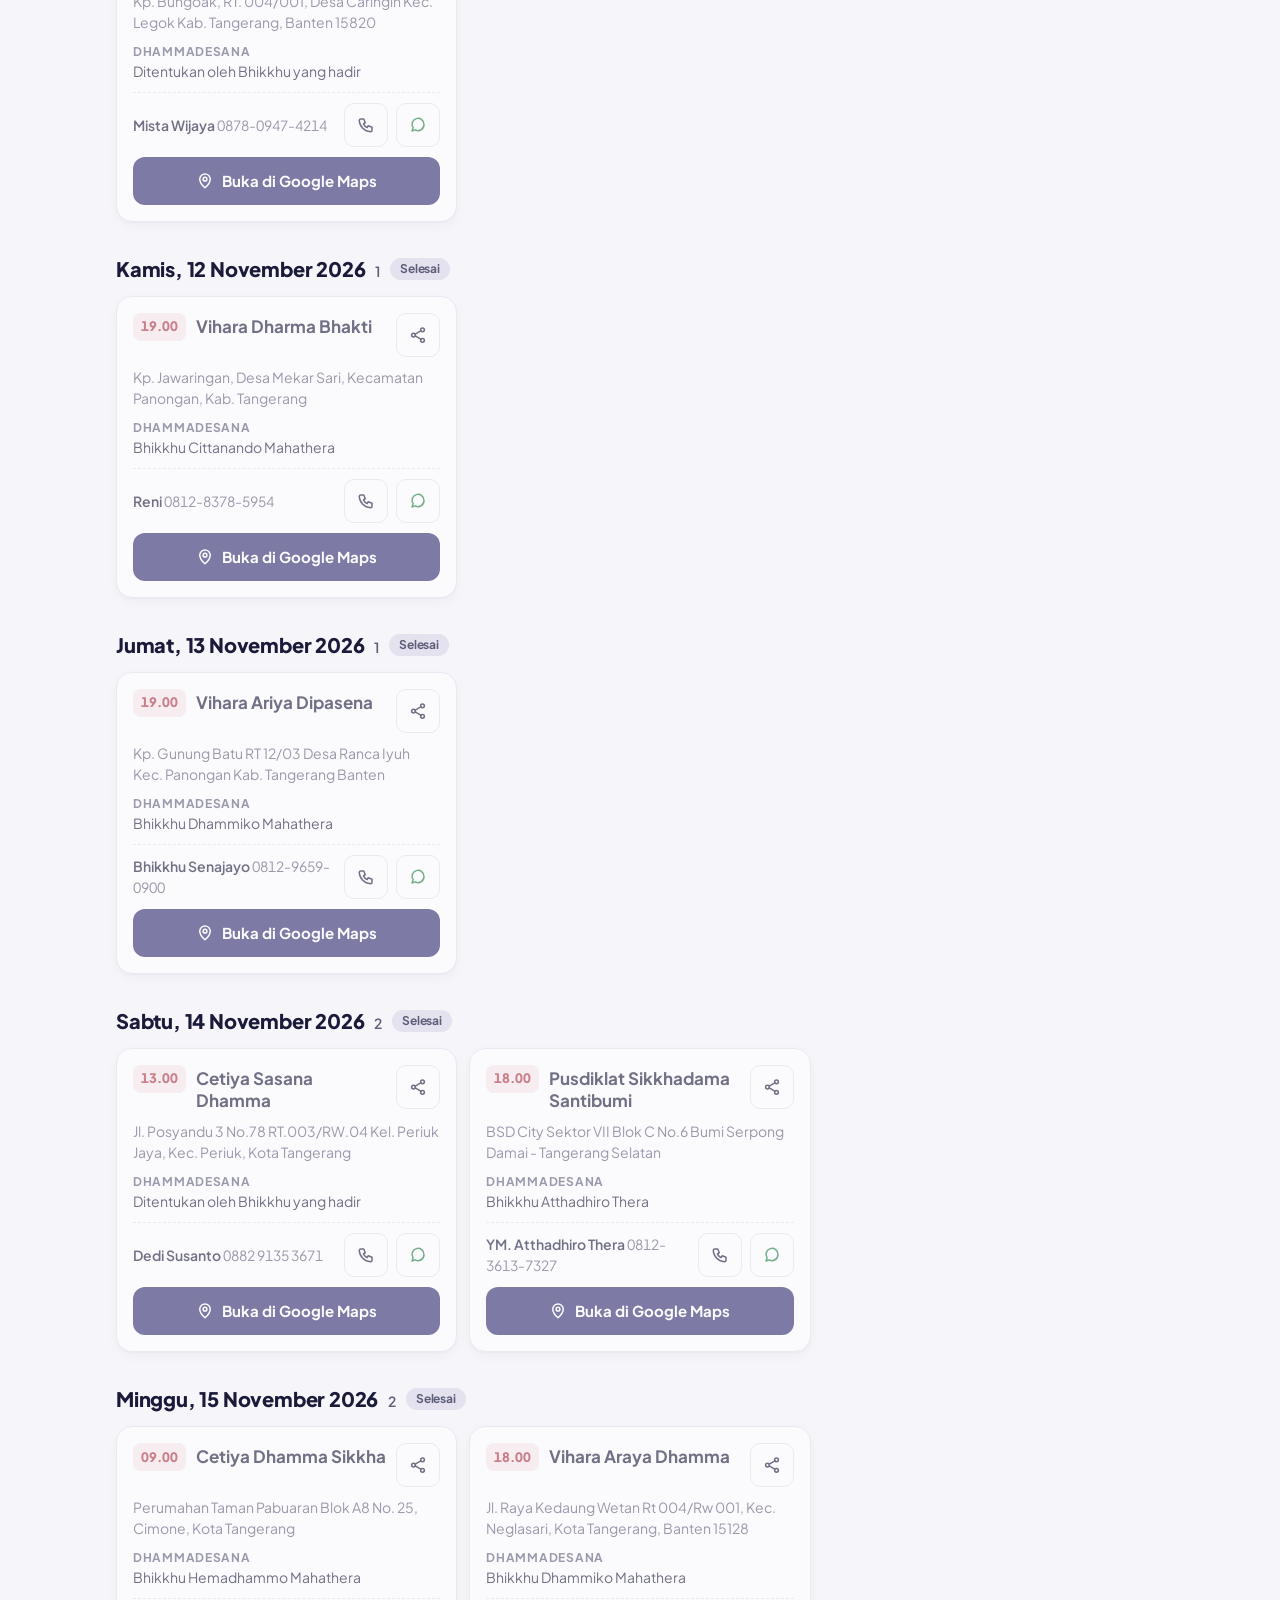
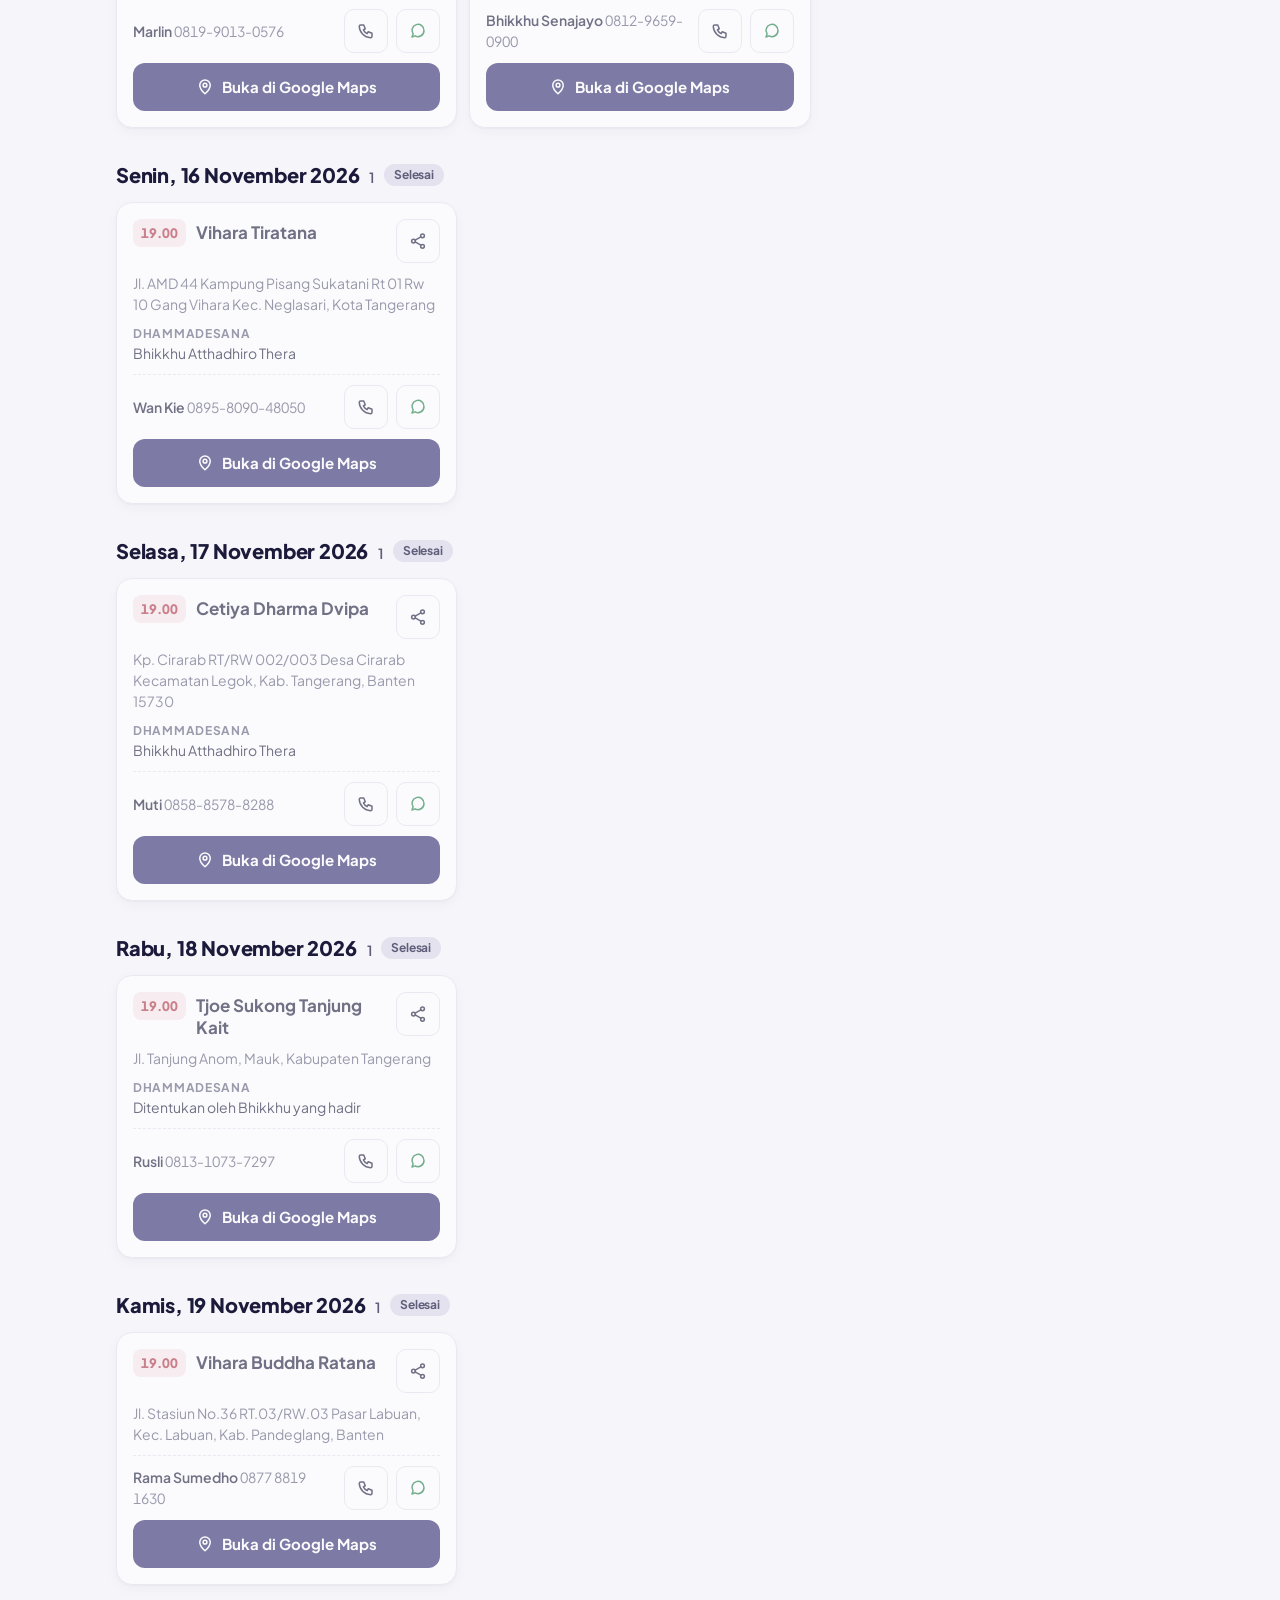
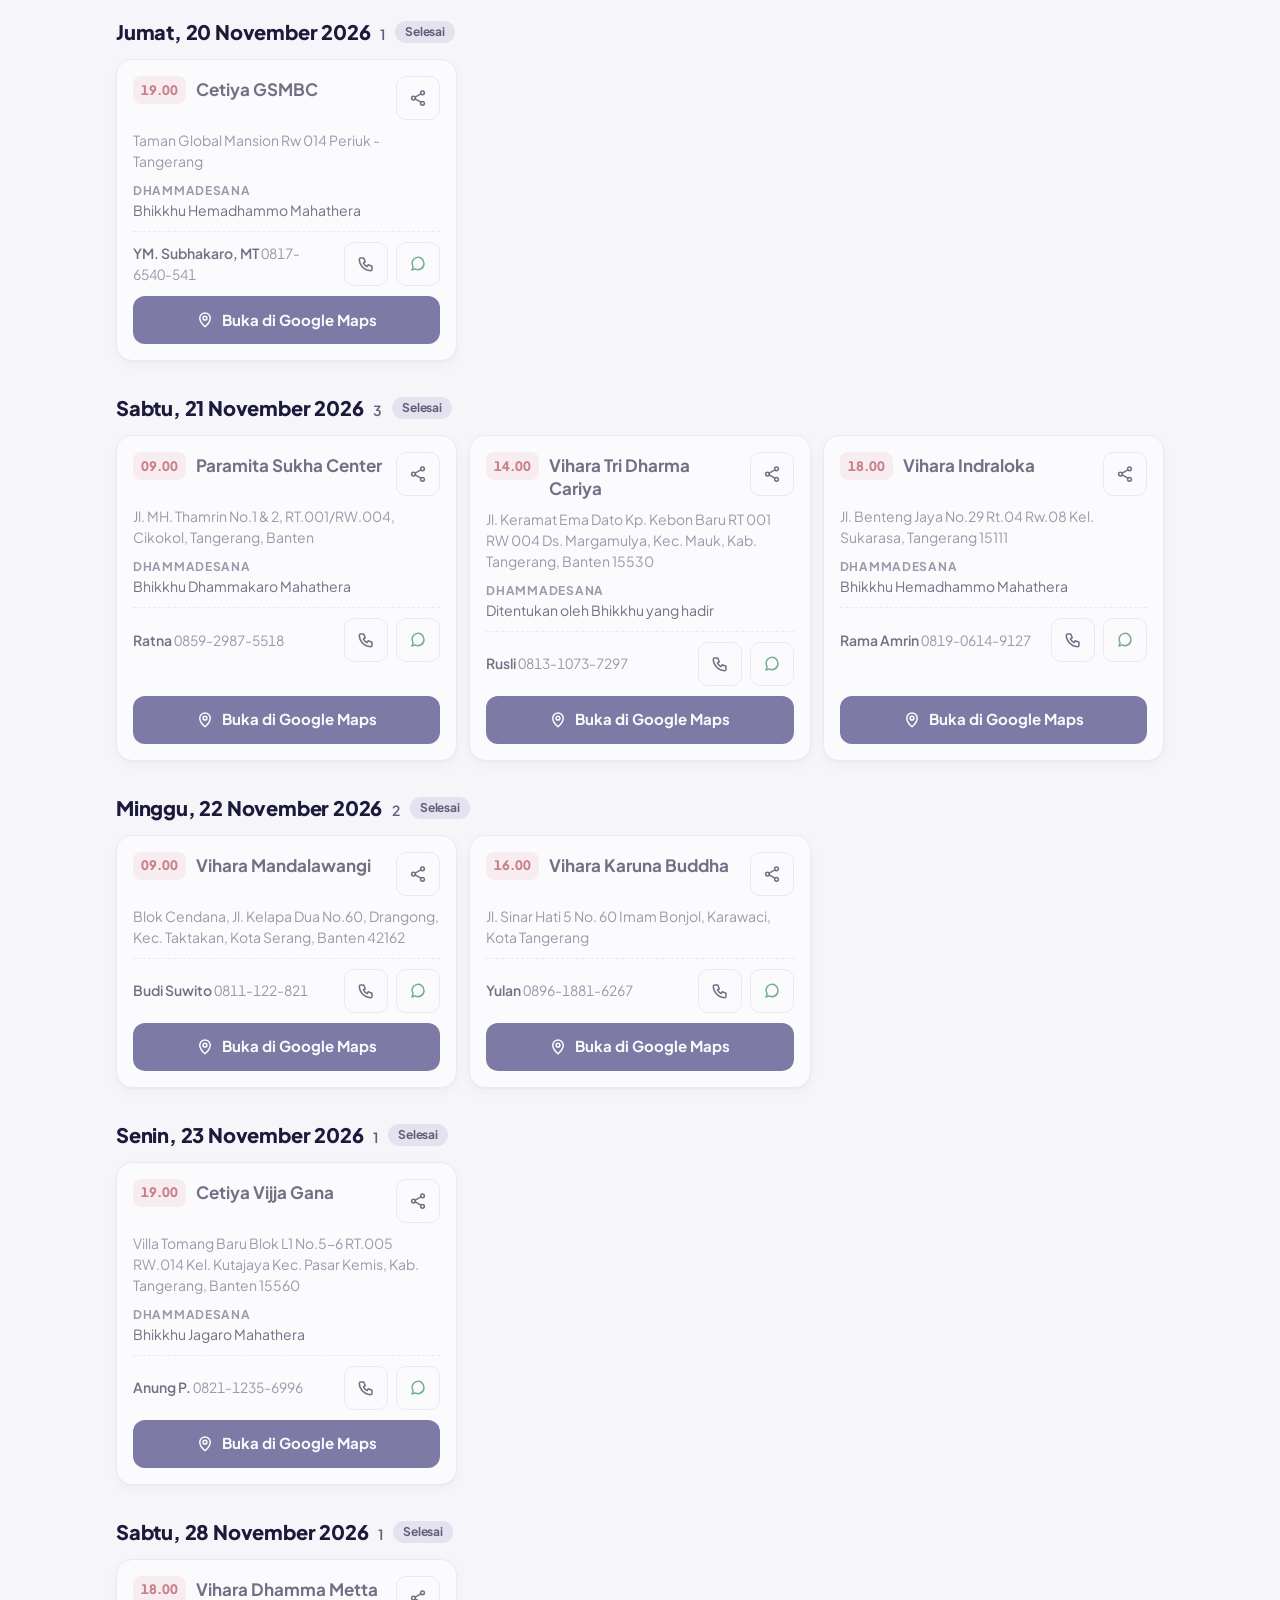
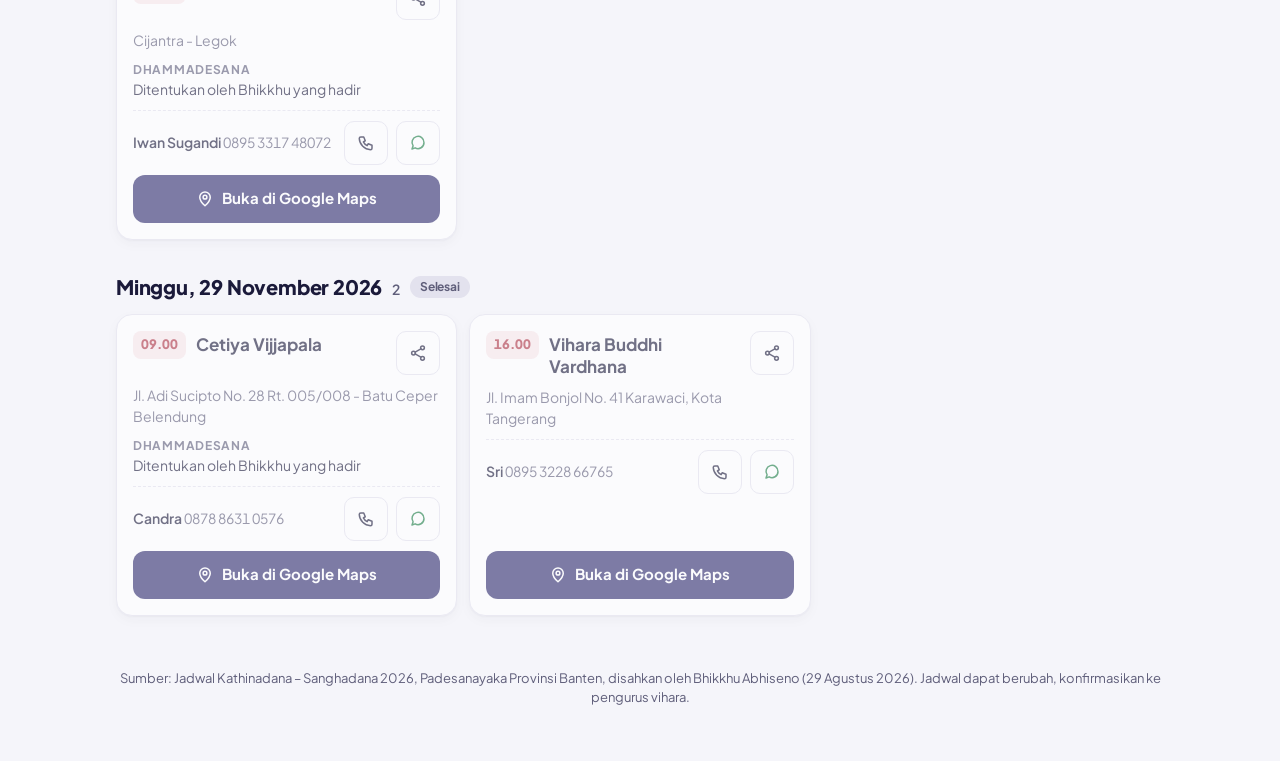
==== commit 1e020fa6: "Match theme to the logo navy and red, shrink header logo The full logo pushed the title off the firs" ====
--- a/jadwal.html
+++ b/jadwal.html
@@ -5,8 +5,8 @@
   <meta name="viewport" content="width=device-width, initial-scale=1, viewport-fit=cover">
   <title>Jadwal Kathinadana – Sanghadana 2026 · Banten</title>
   <meta name="description" content="Jadwal Kathinadana – Sanghadana 2026 Padesanayaka Provinsi Banten, 27 Oktober – 29 November 2026: tanggal, jam, vihara, Dhammadesana, dan kontak pengurus.">
-  <meta name="theme-color" content="#faf6ef" media="(prefers-color-scheme: light)">
-  <meta name="theme-color" content="#17120d" media="(prefers-color-scheme: dark)">
+  <meta name="theme-color" content="#f5f5fa" media="(prefers-color-scheme: light)">
+  <meta name="theme-color" content="#12121f" media="(prefers-color-scheme: dark)">
   <meta property="og:type" content="website">
   <meta property="og:title" content="Jadwal Kathinadana – Sanghadana 2026 · Banten">
   <meta property="og:description" content="Tanggal, jam, vihara, Dhammadesana, dan kontak pengurus, 27 Oktober – 29 November 2026.">
@@ -15,12 +15,15 @@
   <link rel="preconnect" href="https://fonts.googleapis.com">
   <link rel="preconnect" href="https://fonts.gstatic.com" crossorigin>
   <link rel="stylesheet" href="https://fonts.googleapis.com/css2?family=Plus+Jakarta+Sans:wght@400;500;600;700;800&display=swap">
-  <link rel="stylesheet" href="assets/style.css">
+  <link rel="stylesheet" href="assets/style.css?v=2">
 </head>
 <body>
   <header class="hero">
     <div class="wrap">
-      <img class="logo" src="assets/logo.png" width="340" height="460" alt="Magabudhi PD. Prov. Banten">
+      <div class="brand">
+        <img src="assets/icon.png" width="56" height="56" alt="">
+        <p><b>Magabudhi</b> PD. Prov. Banten</p>
+      </div>
       <nav class="tabs" aria-label="Halaman">
         <a href="./">Daftar Vihara</a>
         <a href="jadwal.html" aria-current="page">Sanghadana 2026</a>
@@ -58,7 +61,7 @@
 
   <div class="toast" id="toast" role="status" aria-live="polite"></div>
 
-  <script src="assets/common.js"></script>
-  <script src="assets/jadwal.js"></script>
+  <script src="assets/common.js?v=2"></script>
+  <script src="assets/jadwal.js?v=2"></script>
 </body>
 </html>
--- a/assets/style.css
+++ b/assets/style.css
@@ -1,30 +1,35 @@
 :root {
-  --bg: #faf6ef;
+  /* Navy and red from the Magabudhi logo. */
+  --bg: #f5f5fa;
   --surface: #ffffff;
-  --ink: #2a1f14;
-  --muted: #6f6253;
-  --line: #eadfcd;
-  --accent: #b4541a;
-  --accent-hover: #9a4612;
+  --ink: #1b1a3a;
+  --muted: #5f5e7a;
+  --line: #e3e2ee;
+  --accent: #2e2b6d;
+  --accent-hover: #221f57;
   --accent-ink: #ffffff;
-  --accent-soft: #f6e6d6;
+  --accent-soft: #e8e7f5;
+  --red: #ae3343;
+  --red-soft: #f9e8ea;
   --wa: #1d7f46;
-  --shadow: 0 1px 2px rgba(60, 36, 12, .06), 0 4px 14px rgba(60, 36, 12, .06);
+  --shadow: 0 1px 2px rgba(27, 26, 70, .06), 0 4px 14px rgba(27, 26, 70, .06);
   --radius: 16px;
   color-scheme: light;
 }
 
 @media (prefers-color-scheme: dark) {
   :root {
-    --bg: #17120d;
-    --surface: #211a13;
-    --ink: #f3ebe0;
-    --muted: #b3a593;
-    --line: #3a2f24;
-    --accent: #e58a45;
-    --accent-hover: #f09a58;
-    --accent-ink: #1a120a;
-    --accent-soft: #3a2616;
+    --bg: #12121f;
+    --surface: #1b1b2d;
+    --ink: #ececf5;
+    --muted: #a5a4bf;
+    --line: #2e2d47;
+    --accent: #9d9af0;
+    --accent-hover: #b4b1ff;
+    --accent-ink: #15142e;
+    --accent-soft: #26254a;
+    --red: #f0848f;
+    --red-soft: #3a1e27;
     --wa: #4cc684;
     --shadow: 0 1px 2px rgba(0, 0, 0, .3), 0 4px 14px rgba(0, 0, 0, .25);
     color-scheme: dark;
@@ -64,16 +69,35 @@
   padding: 40px 0 24px;
   text-align: center;
 }
-.logo {
+.brand {
+  display: inline-flex;
+  align-items: center;
+  gap: 12px;
+  text-align: left;
+}
+.brand img {
+  flex: none;
+  width: 56px; height: 56px;
+  border-radius: 14px;
+  /* The emblem is drawn on white, so it keeps a white tile in dark mode too. */
+  background: #fff;
+  box-shadow: 0 0 0 1px var(--line);
+}
+.brand p {
+  margin: 0;
+  color: var(--muted);
+  font-size: 12px;
+  font-weight: 700;
+  line-height: 1.3;
+  letter-spacing: .08em;
+  text-transform: uppercase;
+}
+.brand b {
   display: block;
-  width: 112px;
-  height: auto;
-  margin: 0 auto;
-  padding: 10px;
-  border-radius: 18px;
-  /* The logo is drawn on white, so it keeps a white tile in dark mode too. */
-  background: #fff;
-  box-shadow: var(--shadow);
+  color: var(--accent);
+  font-size: 19px;
+  font-weight: 800;
+  letter-spacing: .04em;
 }
 .tabs {
   display: inline-flex;
@@ -103,7 +127,7 @@
 }
 .eyebrow {
   margin: 0 0 4px;
-  color: var(--accent);
+  color: var(--red);
   font-size: 13px;
   font-weight: 700;
   letter-spacing: .12em;
@@ -292,8 +316,8 @@
   height: 28px;
   padding: 0 8px;
   border-radius: 8px;
-  background: var(--accent-soft);
-  color: var(--accent);
+  background: var(--red-soft);
+  color: var(--red);
   font-size: 13px;
   font-weight: 800;
   font-variant-numeric: tabular-nums;
@@ -317,8 +341,8 @@
   align-self: center;
   padding: 2px 10px;
   border-radius: 999px;
-  background: var(--accent);
-  color: var(--accent-ink);
+  background: var(--red);
+  color: var(--surface);
   font-size: 12px;
   font-weight: 700;
 }
@@ -333,16 +357,16 @@
   min-height: 44px;
   padding: 8px 12px;
   border-radius: 10px;
-  background: var(--accent-soft);
+  background: var(--red-soft);
   font-size: 14px;
   text-decoration: none;
 }
 .event-link svg {
   flex: none;
   width: 18px; height: 18px;
-  fill: none; stroke: var(--accent); stroke-width: 2; stroke-linecap: round; stroke-linejoin: round;
-}
-.event-link b { color: var(--accent); font-weight: 700; }
+  fill: none; stroke: var(--red); stroke-width: 2; stroke-linecap: round; stroke-linejoin: round;
+}
+.event-link b { color: var(--red); font-weight: 700; }
 
 .contacts {
   display: flex;
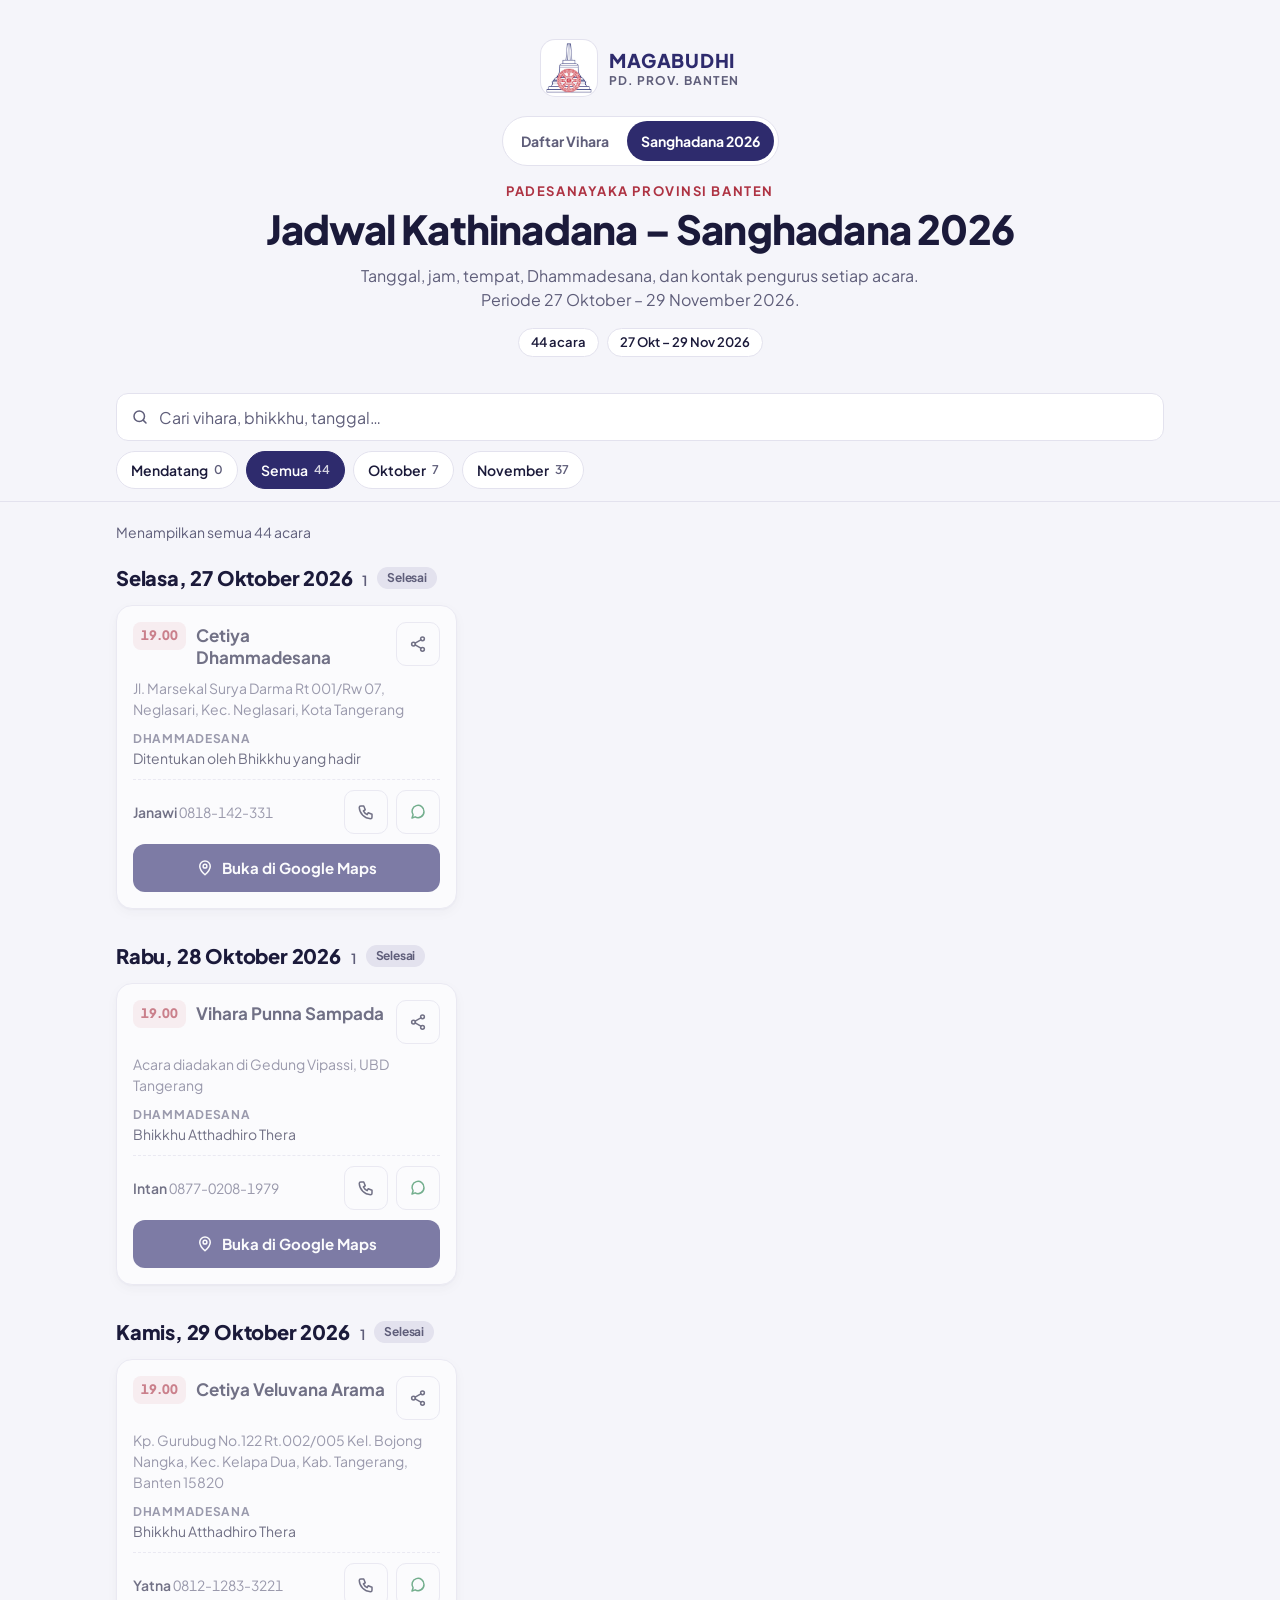
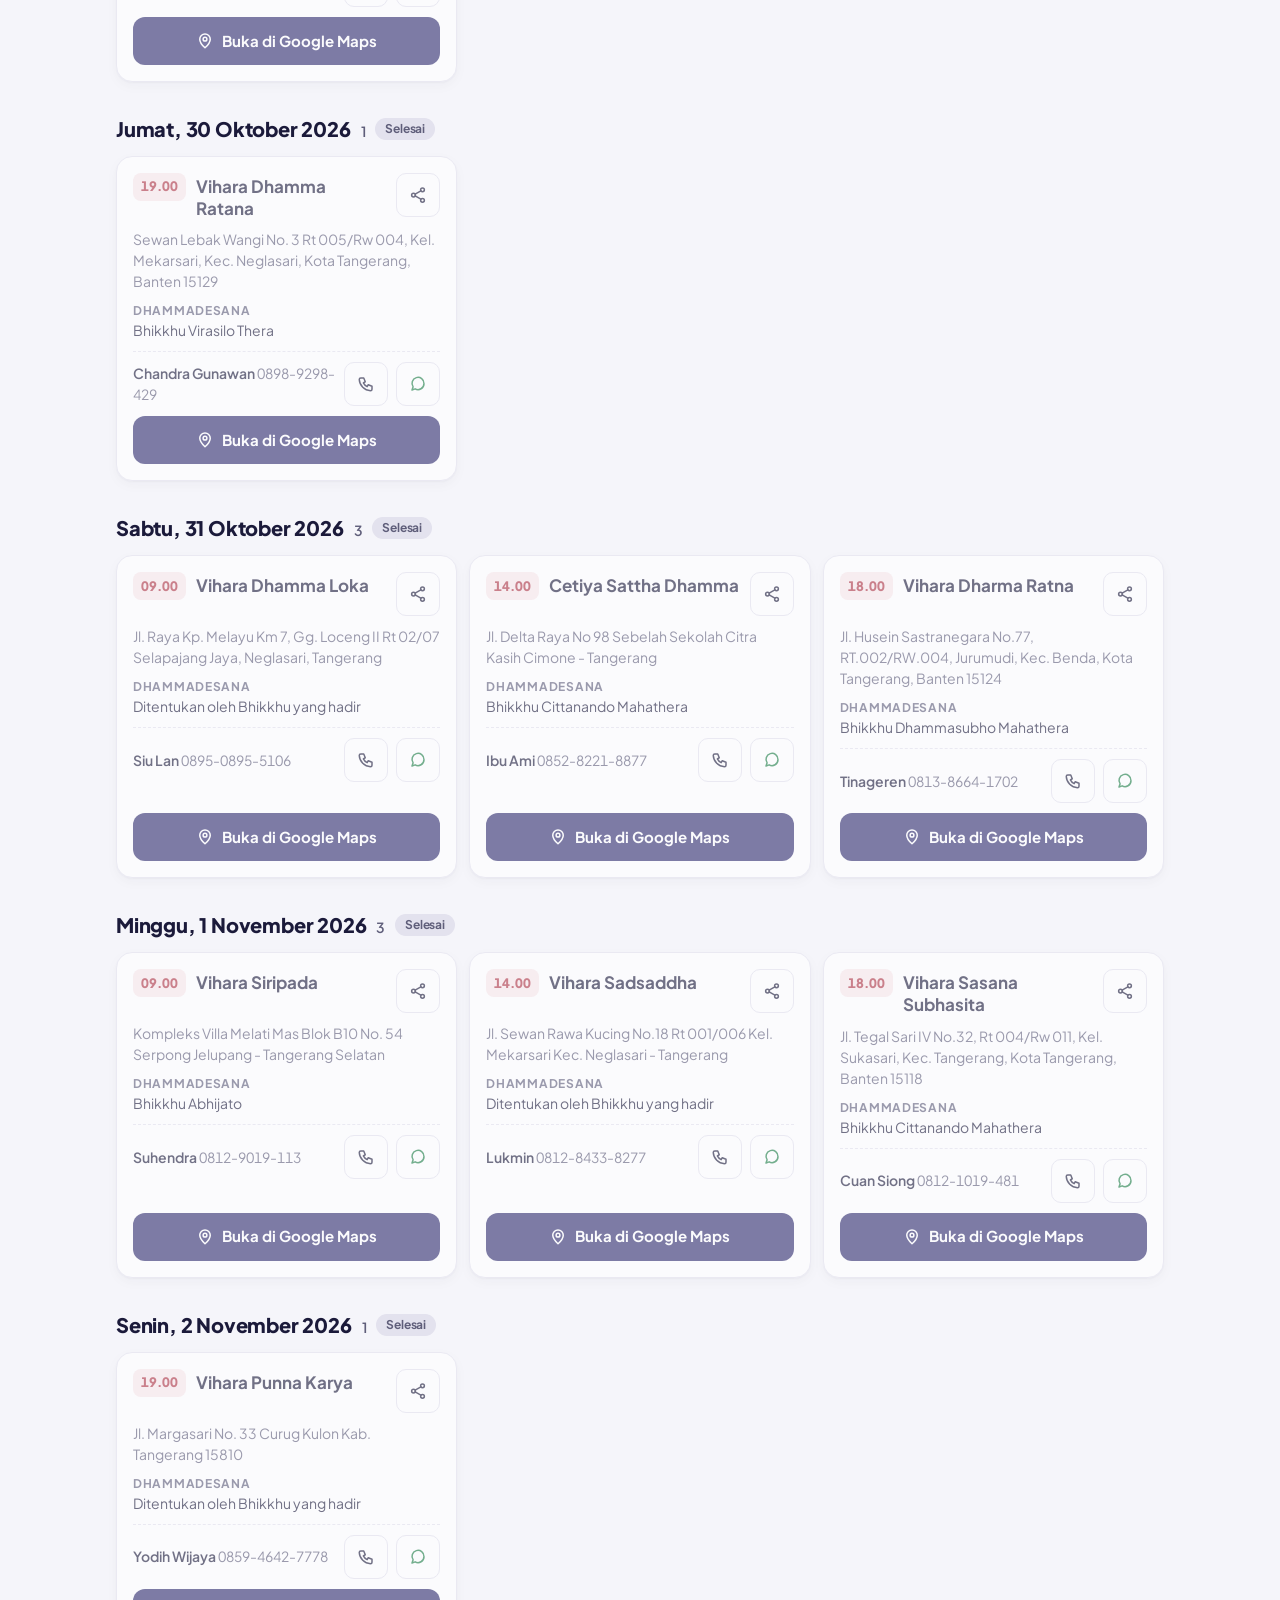
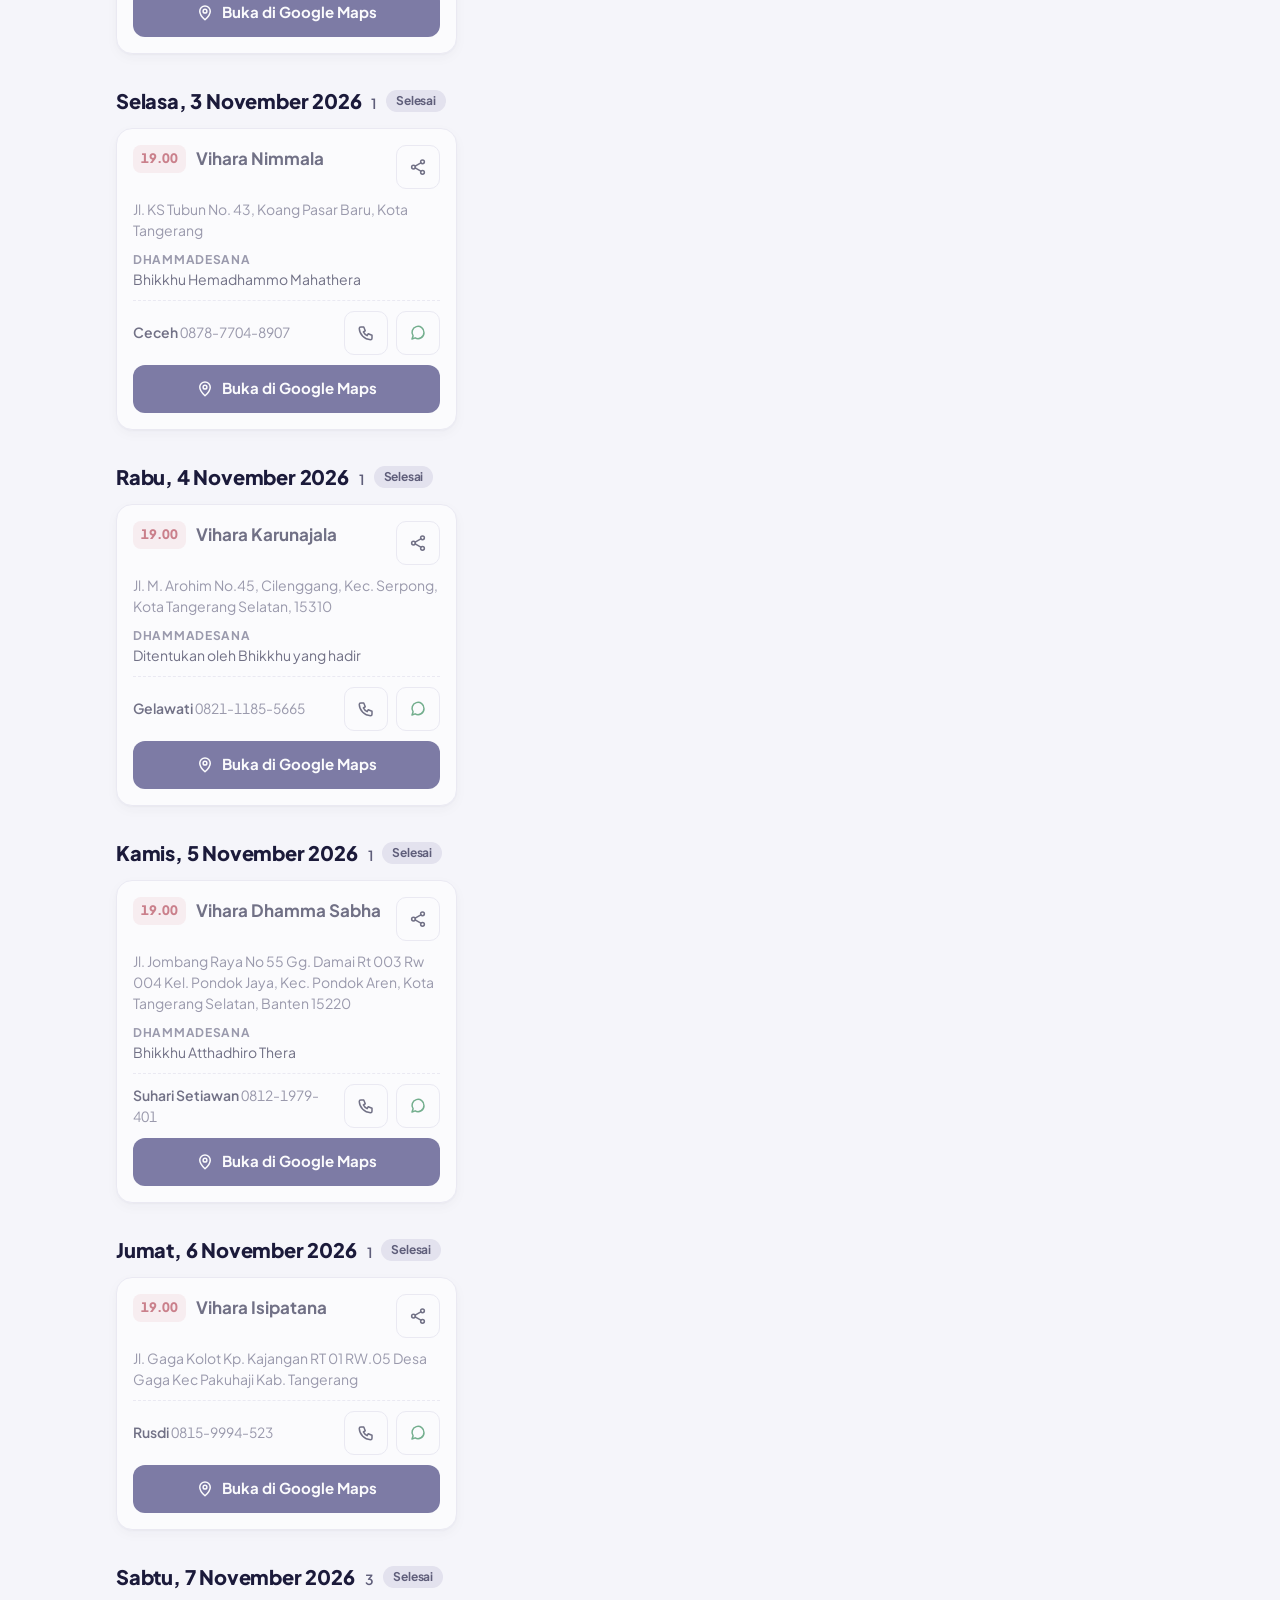
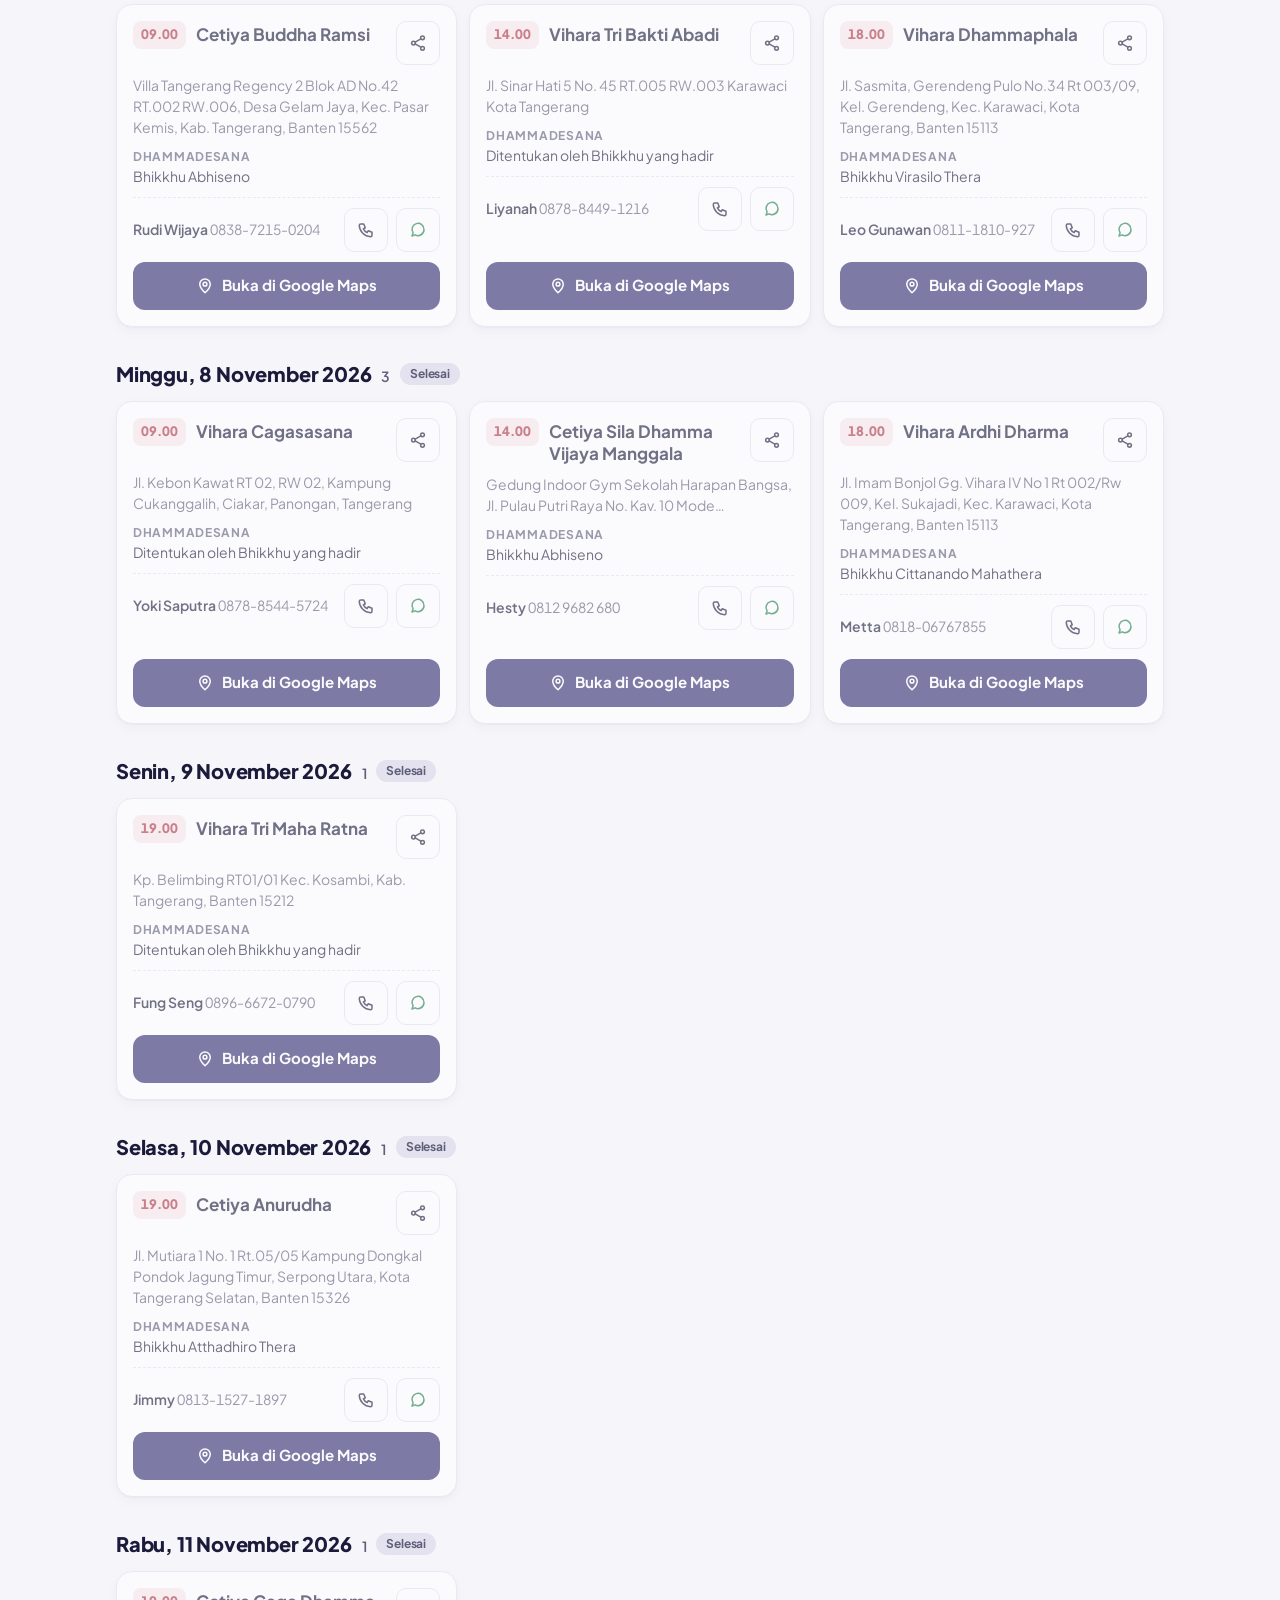
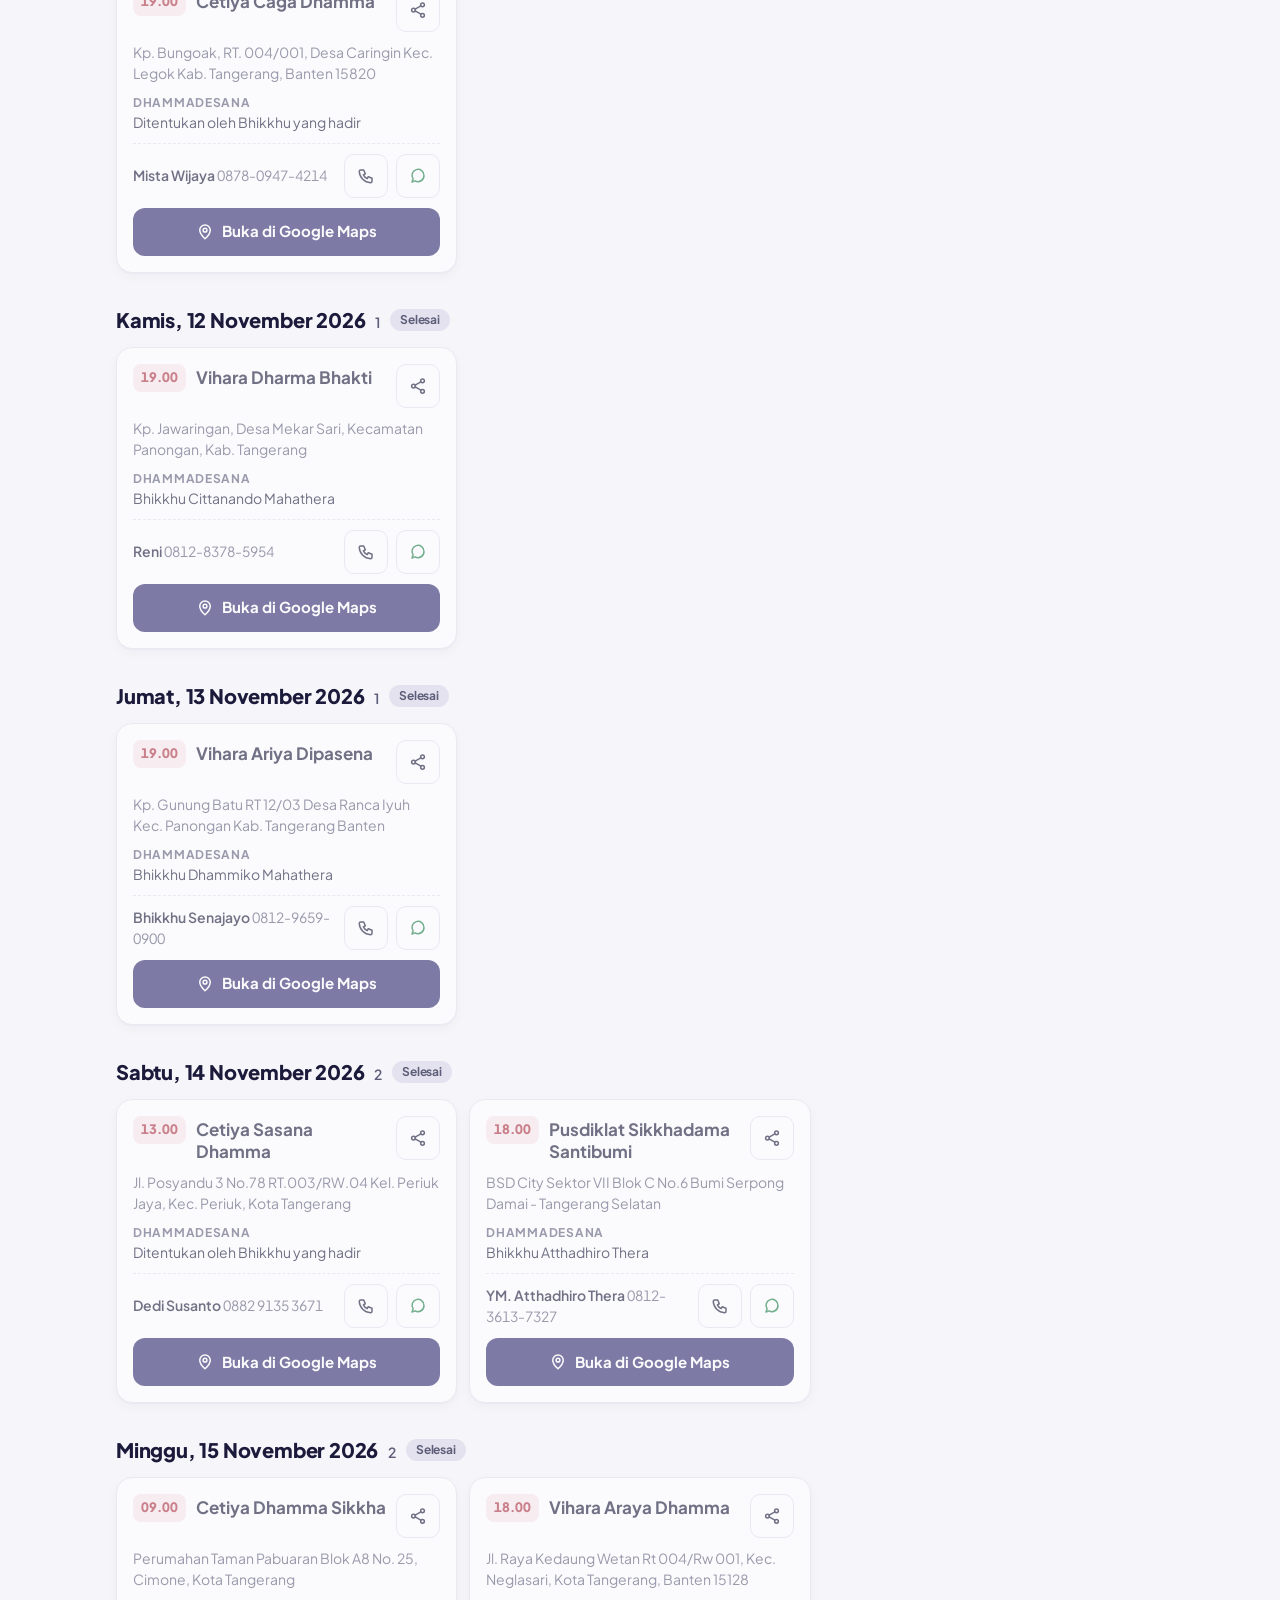
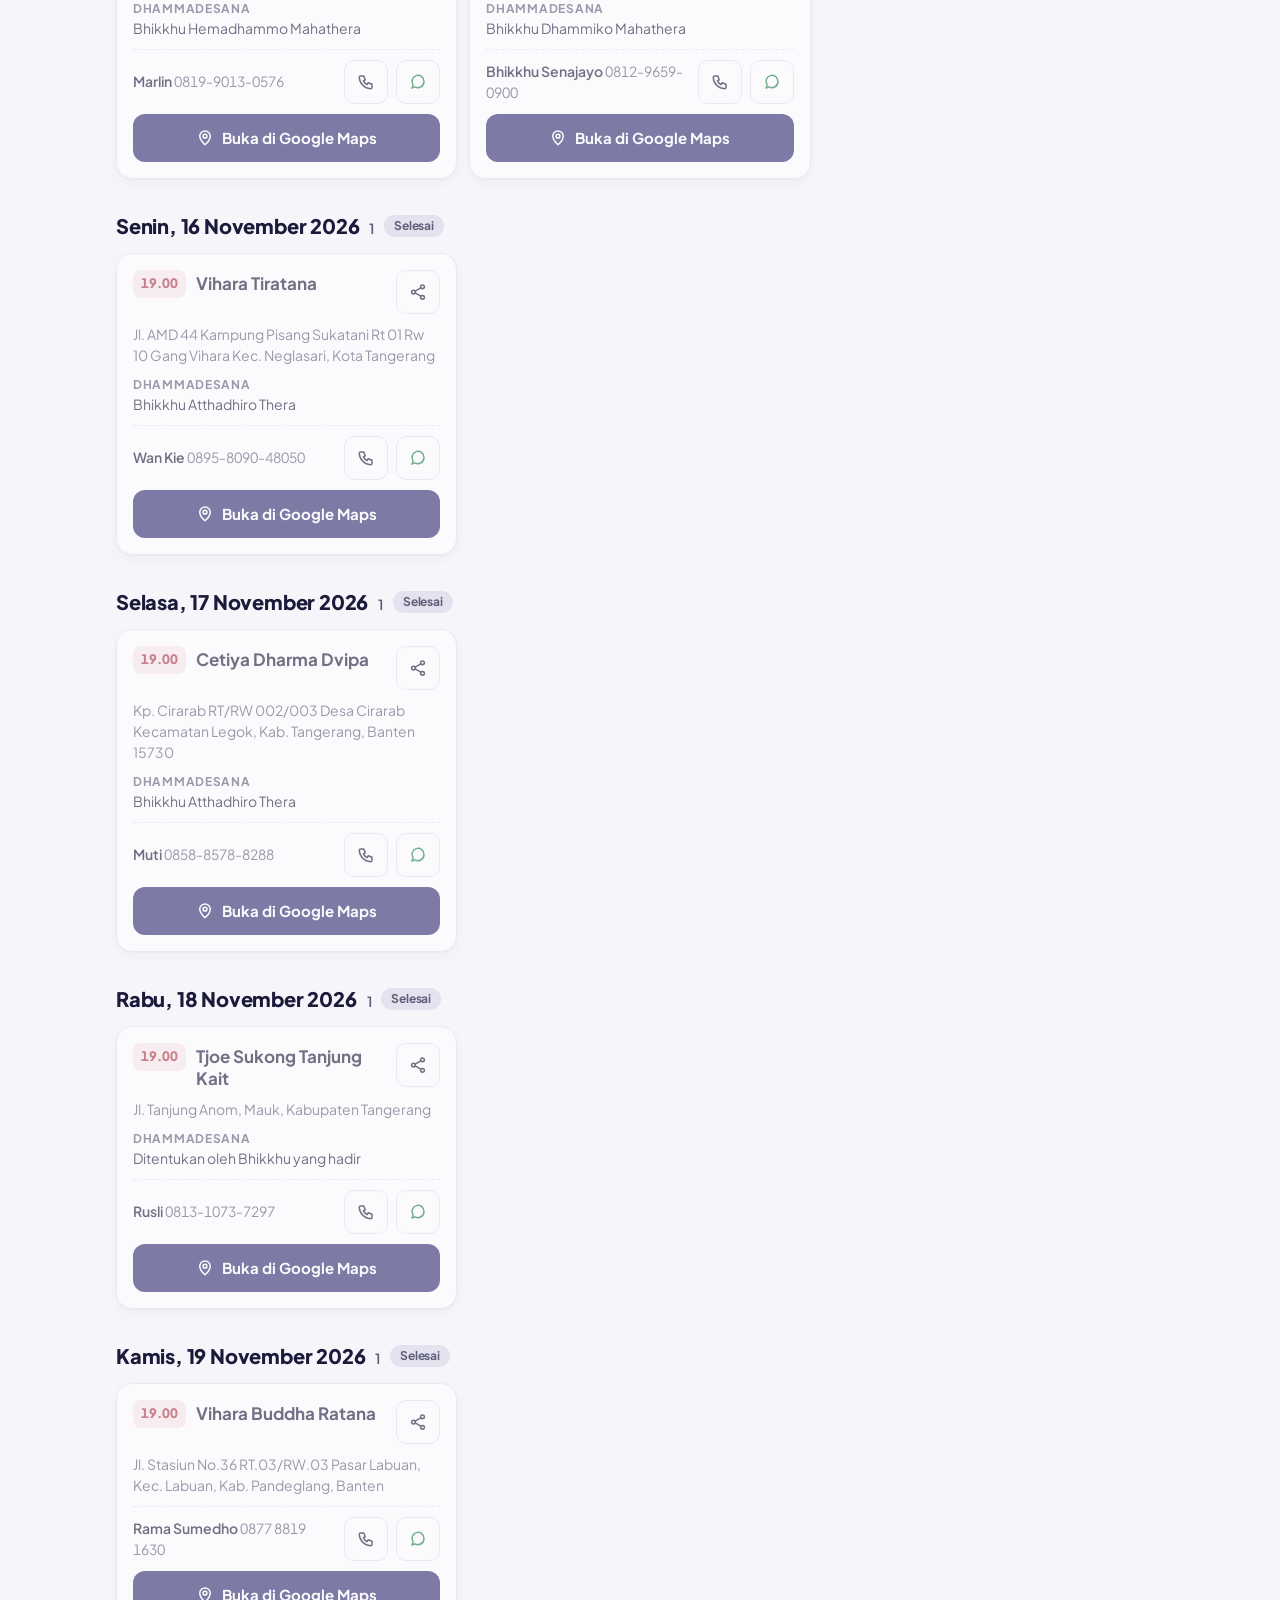
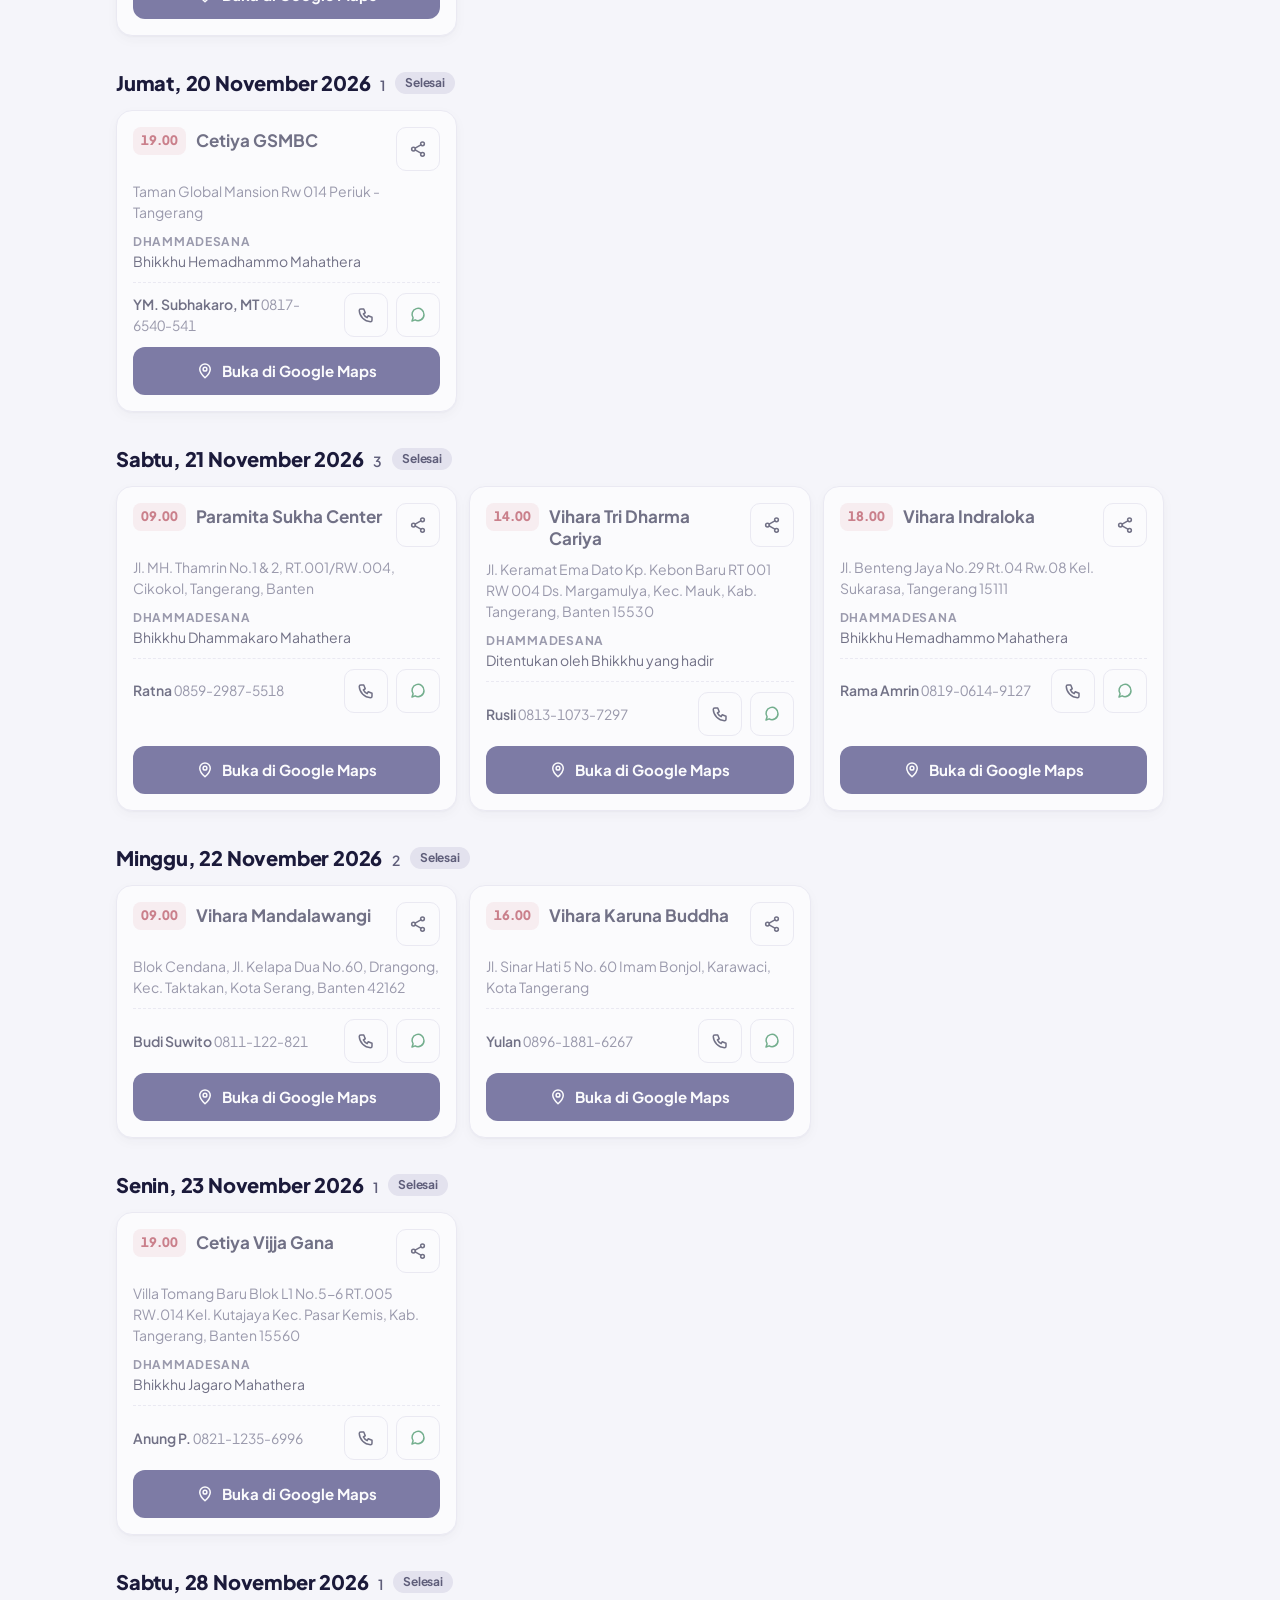
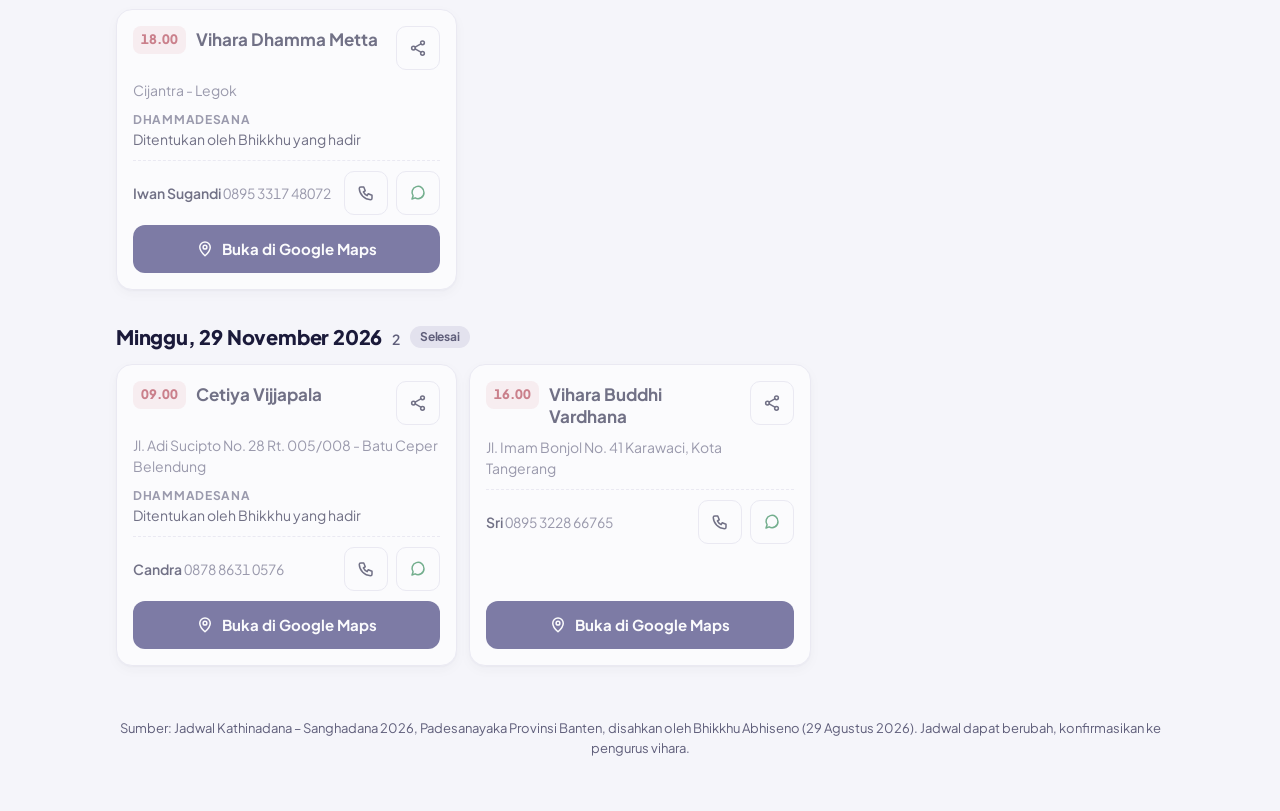
==== commit d6eb4185: "Keep the brand row on its own line on wide screens The brand row and the page tabs were both inline-" ====
--- a/jadwal.html
+++ b/jadwal.html
@@ -15,7 +15,7 @@
   <link rel="preconnect" href="https://fonts.googleapis.com">
   <link rel="preconnect" href="https://fonts.gstatic.com" crossorigin>
   <link rel="stylesheet" href="https://fonts.googleapis.com/css2?family=Plus+Jakarta+Sans:wght@400;500;600;700;800&display=swap">
-  <link rel="stylesheet" href="assets/style.css?v=2">
+  <link rel="stylesheet" href="assets/style.css?v=3">
 </head>
 <body>
   <header class="hero">
@@ -61,7 +61,7 @@
 
   <div class="toast" id="toast" role="status" aria-live="polite"></div>
 
-  <script src="assets/common.js?v=2"></script>
-  <script src="assets/jadwal.js?v=2"></script>
+  <script src="assets/common.js?v=3"></script>
+  <script src="assets/jadwal.js?v=3"></script>
 </body>
 </html>
--- a/assets/style.css
+++ b/assets/style.css
@@ -70,9 +70,11 @@
   text-align: center;
 }
 .brand {
-  display: inline-flex;
+  display: flex;
   align-items: center;
   gap: 12px;
+  width: fit-content;
+  margin: 0 auto;
   text-align: left;
 }
 .brand img {
